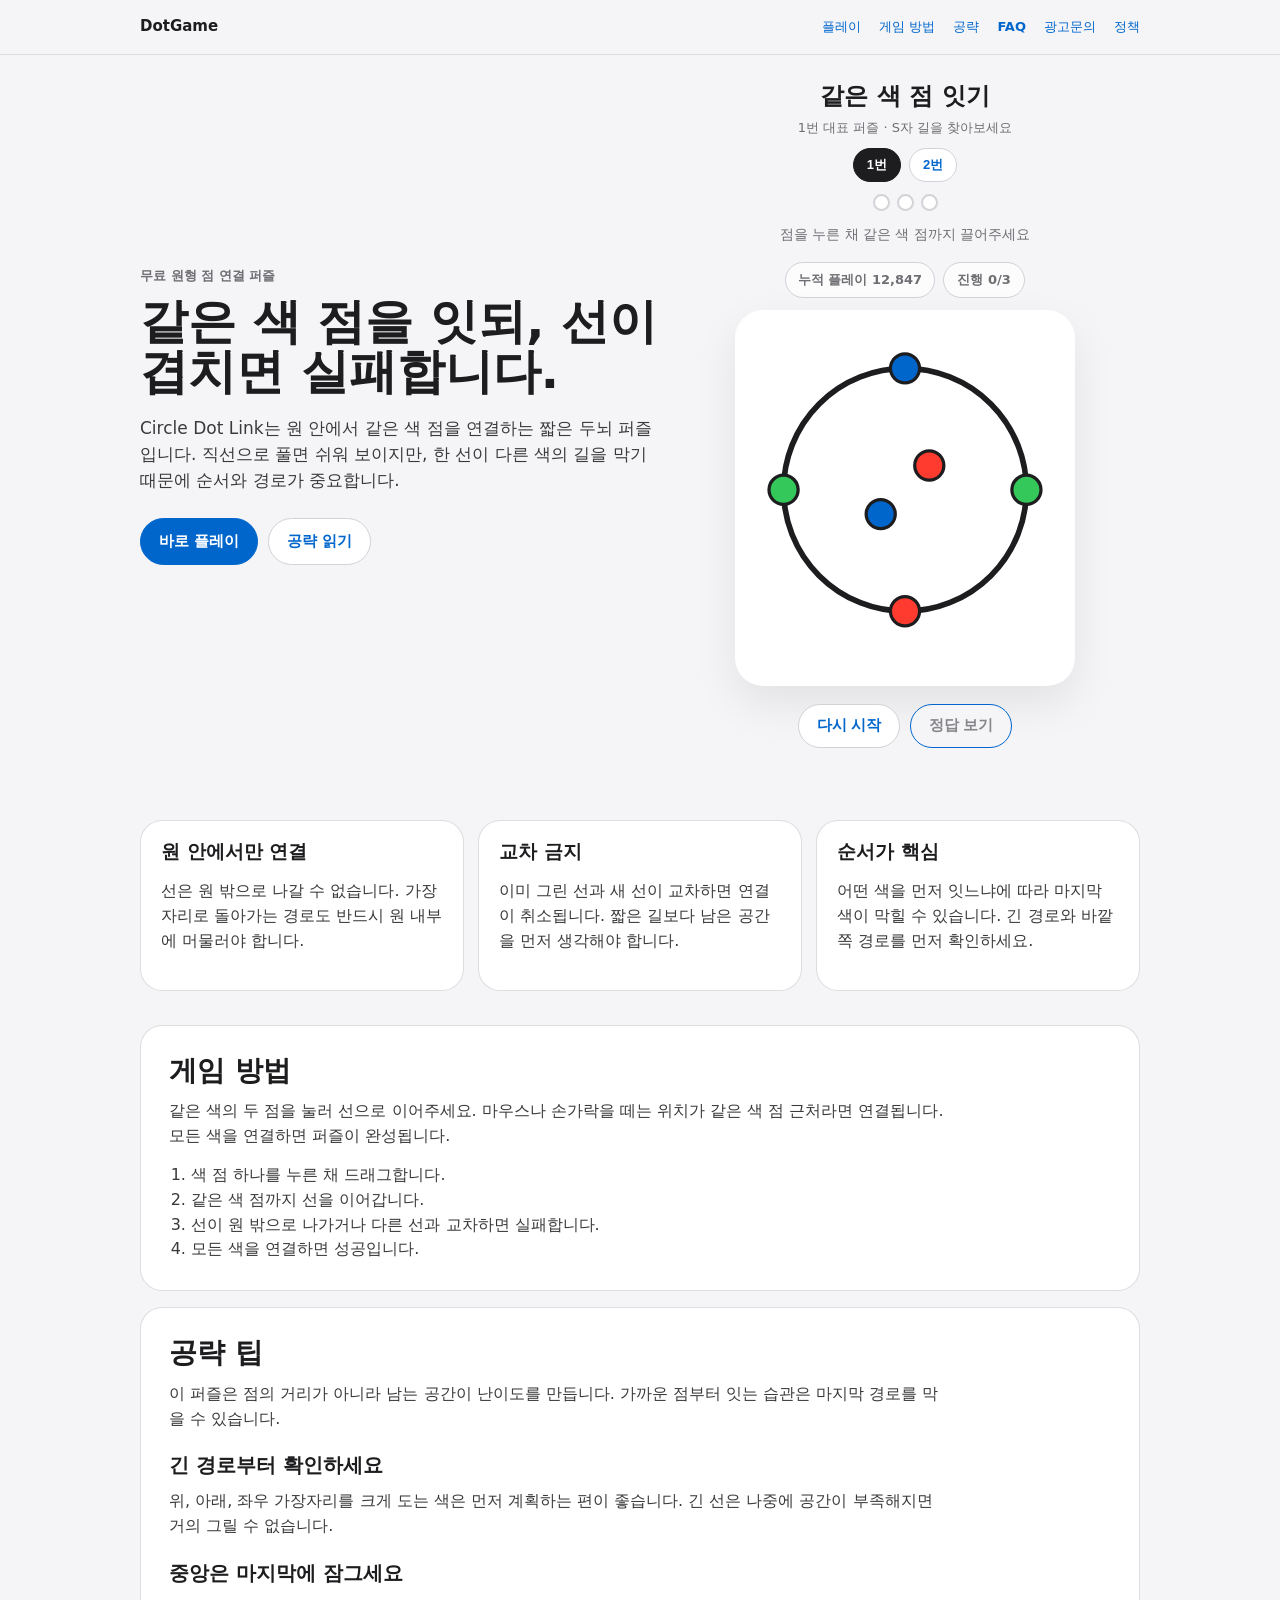
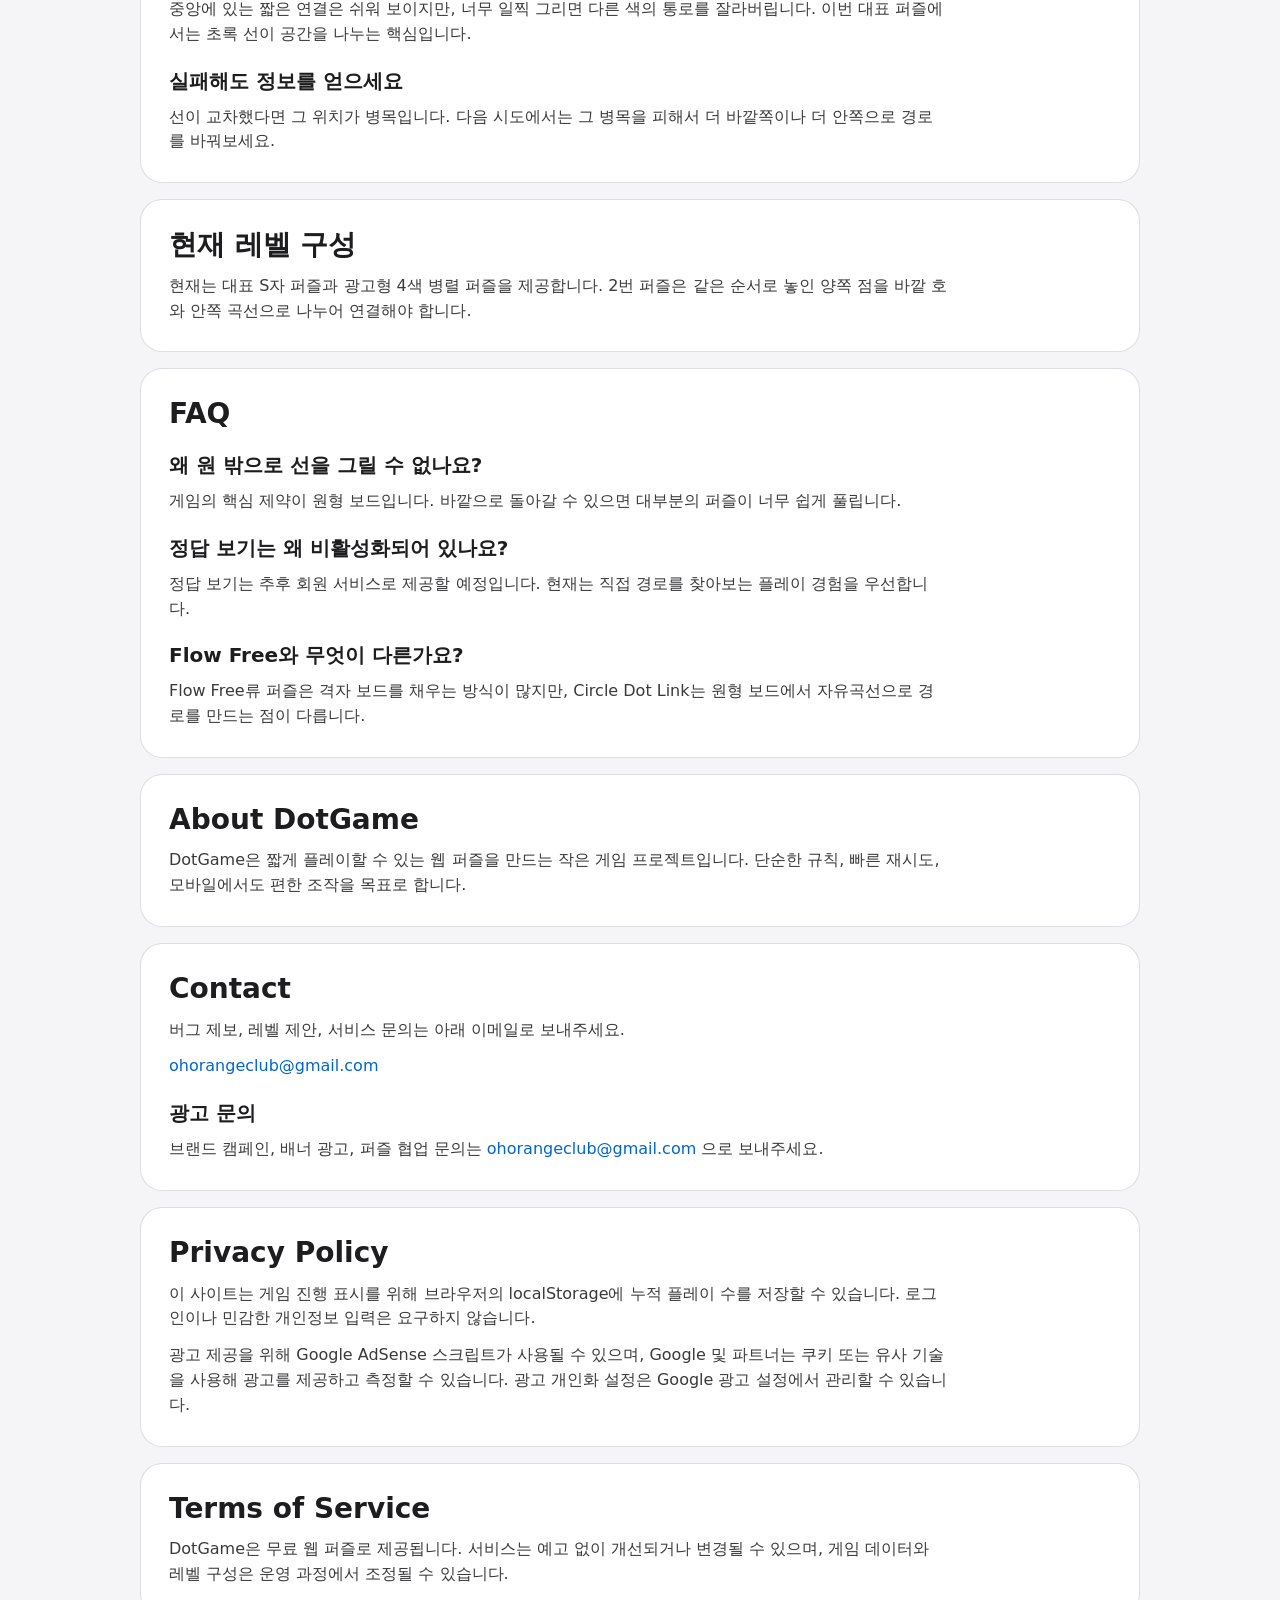
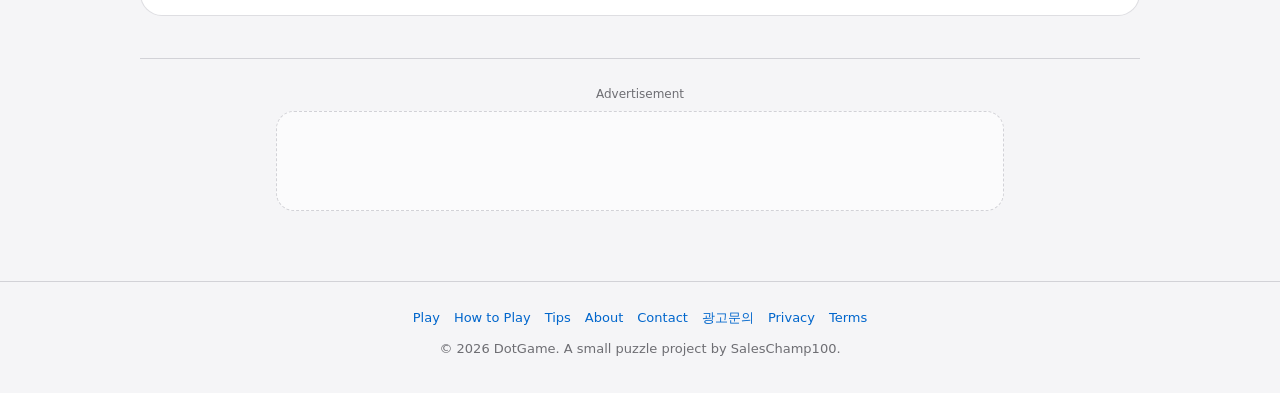
==== index.html @ 625caa94 "Add second circle dot puzzle" ====
<!DOCTYPE html>
<html lang="ko">
<head>
<meta charset="UTF-8">
<meta name="viewport" content="width=device-width, initial-scale=1.0">
<title>Circle Dot Link - 같은 색 점 잇기 원형 퍼즐 | DotGame</title>
<meta name="description" content="원형 보드 안에서 같은 색 점을 연결하는 무료 웹 퍼즐 게임입니다. 선은 원 밖으로 나가거나 서로 교차할 수 없습니다. 규칙, 공략 팁, 자주 하는 실수까지 함께 확인하세요.">
<link rel="canonical" href="https://dotgame.saleschamp100.com/">
<meta property="og:title" content="Circle Dot Link - 같은 색 점 잇기 원형 퍼즐">
<meta property="og:description" content="쉬워 보이지만 선 하나가 길을 막는 원형 점 연결 퍼즐. 원 안에서 같은 색 점을 겹치지 않게 이어보세요.">
<meta property="og:type" content="website">
<meta property="og:url" content="https://dotgame.saleschamp100.com/">
<meta property="og:site_name" content="DotGame">
<script type="application/ld+json">
{
  "@context": "https://schema.org",
  "@type": "WebApplication",
  "name": "Circle Dot Link",
  "applicationCategory": "GameApplication",
  "operatingSystem": "Web",
  "url": "https://dotgame.saleschamp100.com/",
  "description": "원형 보드 안에서 같은 색 점을 연결하는 무료 웹 퍼즐 게임입니다. 선은 원 밖으로 나가거나 서로 교차할 수 없습니다.",
  "inLanguage": "ko"
}
</script>
<script async src="https://pagead2.googlesyndication.com/pagead/js/adsbygoogle.js?client=ca-pub-5327283680474427" crossorigin="anonymous"></script>
<style>
  :root {
    --blue: #0066cc;
    --blue-strong: #0071e3;
    --ink: #1d1d1f;
    --muted: #6e6e73;
    --canvas: #f5f5f7;
    --surface: #ffffff;
    --hairline: #d2d2d7;
    --success: #248a3d;
    --error: #d70015;
  }

  * { box-sizing: border-box; }

  html { scroll-behavior: smooth; }

  body {
    margin: 0;
    background: var(--canvas);
    color: var(--ink);
    font-family: -apple-system, BlinkMacSystemFont, "SF Pro Text", "Apple SD Gothic Neo", system-ui, sans-serif;
    line-height: 1.55;
  }

  a { color: var(--blue); text-decoration: none; }
  a:hover { text-decoration: underline; }

  .site-header {
    position: sticky;
    top: 0;
    z-index: 20;
    border-bottom: 1px solid rgba(210, 210, 215, 0.72);
    background: rgba(245, 245, 247, 0.86);
    backdrop-filter: blur(16px);
  }

  .nav {
    width: min(100%, 1040px);
    height: 54px;
    margin: 0 auto;
    padding: 0 20px;
    display: flex;
    align-items: center;
    justify-content: space-between;
    gap: 20px;
  }

  .brand {
    color: var(--ink);
    font-size: 15px;
    font-weight: 700;
    letter-spacing: 0;
  }

  .nav-links {
    display: flex;
    gap: 18px;
    align-items: center;
    font-size: 13px;
    font-weight: 550;
    white-space: nowrap;
  }

  .hero {
    width: min(100%, 1040px);
    margin: 0 auto;
    padding: 28px 20px 24px;
    display: grid;
    grid-template-columns: minmax(0, 1fr) 430px;
    gap: 42px;
    align-items: center;
  }

  .eyebrow {
    margin: 0 0 10px;
    color: var(--muted);
    font-size: 13px;
    font-weight: 650;
  }

  h1 {
    max-width: 560px;
    margin: 0;
    color: var(--ink);
    font-size: clamp(32px, 4vw, 48px);
    font-weight: 720;
    line-height: 1.05;
    letter-spacing: 0;
  }

  .lead {
    max-width: 560px;
    margin: 18px 0 0;
    color: #3a3a3c;
    font-size: 17px;
  }

  .hero-actions {
    display: flex;
    flex-wrap: wrap;
    gap: 10px;
    margin-top: 24px;
  }

  .button-link,
  button {
    min-height: 44px;
    padding: 11px 18px;
    border-radius: 999px;
    border: 1px solid var(--hairline);
    background: var(--surface);
    color: var(--blue);
    font-size: 15px;
    font-weight: 600;
    cursor: pointer;
    transition: background 0.15s, color 0.15s, transform 0.15s;
  }

  .button-link {
    display: inline-flex;
    align-items: center;
    text-decoration: none;
  }

  .button-link.primary,
  button.primary {
    background: var(--blue);
    border-color: var(--blue);
    color: #fff;
  }

  .button-link:hover,
  button:hover:not(:disabled) {
    background: #fbfbfd;
    text-decoration: none;
  }

  .button-link.primary:hover,
  button.primary:hover:not(:disabled) {
    background: var(--blue-strong);
  }

  button:active:not(:disabled) { transform: scale(0.98); }

  button:disabled {
    color: #86868b;
    background: #f5f5f7;
    cursor: default;
    transform: none;
  }

  .game-shell {
    width: min(100%, 390px);
    display: flex;
    flex-direction: column;
    align-items: center;
  }

  .game-title {
    margin: 0;
    color: var(--ink);
    font-size: 24px;
    font-weight: 700;
    line-height: 1.12;
    text-align: center;
  }

  .level-label {
    margin: 8px 0;
    color: var(--muted);
    font-size: 13px;
    font-weight: 500;
    text-align: center;
  }

  .progress {
    min-height: 22px;
    display: flex;
    gap: 7px;
    justify-content: center;
    margin-bottom: 8px;
  }

  .level-tabs {
    display: flex;
    gap: 8px;
    justify-content: center;
    margin: 2px 0 12px;
  }

  .level-tabs button {
    min-height: 34px;
    padding: 7px 13px;
    font-size: 13px;
  }

  .level-tabs button.active {
    background: var(--ink);
    border-color: var(--ink);
    color: #fff;
  }

  .pill {
    width: 17px;
    height: 17px;
    border-radius: 50%;
    border: 2px solid var(--hairline);
    background: var(--surface);
    transition: transform 0.18s, border-color 0.18s, background 0.18s;
  }

  .pill.done {
    border-color: var(--ink);
    transform: scale(1.05);
  }

  .status {
    min-height: 24px;
    margin: 0 0 14px;
    color: var(--muted);
    font-size: 14px;
    font-weight: 500;
    text-align: center;
    transition: color 0.2s;
  }

  .status.err { color: var(--error); font-weight: 650; }
  .status.win { color: var(--success); font-weight: 700; }

  .stats {
    display: flex;
    gap: 8px;
    justify-content: center;
    margin-bottom: 12px;
  }

  .stat {
    min-width: 82px;
    padding: 7px 12px;
    border-radius: 999px;
    border: 1px solid var(--hairline);
    background: rgba(255, 255, 255, 0.72);
    color: var(--muted);
    font-size: 13px;
    font-weight: 600;
    text-align: center;
  }

  .board {
    width: min(100%, 340px);
    height: auto;
    background: var(--surface);
    border-radius: 28px;
    box-shadow: 0 18px 44px rgba(0, 0, 0, 0.08);
    touch-action: none;
    user-select: none;
    -webkit-user-select: none;
  }

  .controls {
    display: flex;
    gap: 10px;
    justify-content: center;
    margin-top: 18px;
  }

  .tooltip-wrap {
    position: relative;
    display: inline-flex;
  }

  .tooltip-wrap::after {
    content: attr(data-tip);
    position: absolute;
    left: 50%;
    bottom: calc(100% + 10px);
    transform: translateX(-50%) translateY(4px);
    width: max-content;
    max-width: 230px;
    padding: 8px 10px;
    border-radius: 10px;
    background: rgba(29, 29, 31, 0.92);
    color: #fff;
    font-size: 12px;
    font-weight: 500;
    line-height: 1.35;
    text-align: center;
    opacity: 0;
    pointer-events: none;
    transition: opacity 0.15s, transform 0.15s;
    z-index: 10;
  }

  .tooltip-wrap:hover::after,
  .tooltip-wrap:focus-within::after {
    opacity: 1;
    transform: translateX(-50%) translateY(0);
  }

  .content {
    width: min(100%, 1040px);
    margin: 0 auto;
    padding: 26px 20px 70px;
  }

  .content-grid {
    display: grid;
    grid-template-columns: repeat(3, minmax(0, 1fr));
    gap: 14px;
    margin: 22px 0 34px;
  }

  .card,
  .content-section {
    background: var(--surface);
    border: 1px solid rgba(210, 210, 215, 0.72);
    border-radius: 22px;
  }

  .card {
    padding: 20px;
  }

  .card h3,
  .content-section h2,
  .content-section h3 {
    margin: 0;
    color: var(--ink);
    line-height: 1.2;
    letter-spacing: 0;
  }

  .card p,
  .content-section p,
  .content-section li {
    color: #3a3a3c;
  }

  .content-section {
    padding: 28px;
    margin-top: 16px;
  }

  .content-section h2 {
    font-size: 28px;
  }

  .content-section h3 {
    margin-top: 22px;
    font-size: 20px;
  }

  .content-section p {
    max-width: 780px;
    margin: 12px 0 0;
  }

  .content-section ul,
  .content-section ol {
    max-width: 780px;
    margin: 14px 0 0;
    padding-left: 22px;
  }

  .ad-area {
    margin-top: 42px;
    padding-top: 26px;
    border-top: 1px solid var(--hairline);
    clear: both;
  }

  .ad-label {
    margin: 0 0 8px;
    color: var(--muted);
    font-size: 12px;
    text-align: center;
  }

  .ad-slot {
    width: min(100%, 728px);
    min-height: 100px;
    margin: 0 auto;
    display: flex;
    align-items: center;
    justify-content: center;
    overflow: hidden;
    position: relative;
    border: 1px dashed var(--hairline);
    border-radius: 18px;
    background: rgba(255, 255, 255, 0.58);
  }

  .ad-slot .adsbygoogle {
    display: block;
    width: 728px;
    max-width: 100%;
    min-height: 90px;
  }

  .site-footer {
    border-top: 1px solid var(--hairline);
    padding: 26px 20px 34px;
    color: var(--muted);
    text-align: center;
    font-size: 13px;
  }

  .footer-links {
    display: flex;
    flex-wrap: wrap;
    justify-content: center;
    gap: 14px;
    margin-bottom: 10px;
  }

  @media (max-width: 860px) {
    .hero {
      grid-template-columns: 1fr;
      padding-top: 26px;
    }

    .game-shell {
      margin: 0 auto;
    }

    .content-grid {
      grid-template-columns: 1fr;
    }
  }

  @media (max-width: 520px) {
    .nav {
      height: auto;
      padding: 14px;
      align-items: flex-start;
      flex-direction: column;
      gap: 8px;
    }

    .nav-links {
      width: 100%;
      overflow-x: auto;
      padding-bottom: 2px;
    }

    .hero,
    .content {
      padding-left: 14px;
      padding-right: 14px;
    }

    .controls {
      width: 100%;
    }

    .controls button,
    .tooltip-wrap {
      flex: 1;
    }

    .tooltip-wrap button {
      width: 100%;
    }

    .content-section {
      padding: 22px;
      border-radius: 18px;
    }

    .ad-area {
      margin-top: 30px;
      padding-top: 22px;
    }

    .ad-slot {
      width: 320px;
      max-width: 100%;
      min-height: 100px;
    }

    .ad-slot .adsbygoogle {
      width: 320px;
      max-width: 100%;
      min-height: 100px;
    }
  }
</style>
</head>
<body>
  <header class="site-header">
    <nav class="nav" aria-label="주요 메뉴">
      <a class="brand" href="/">DotGame</a>
      <div class="nav-links">
        <a href="#play">플레이</a>
        <a href="#how-to-play">게임 방법</a>
        <a href="#tips">공략</a>
        <a href="#faq">FAQ</a>
        <a href="#ad-inquiry">광고문의</a>
        <a href="#privacy">정책</a>
      </div>
    </nav>
  </header>

  <main>
    <section class="hero" id="play">
      <div>
        <p class="eyebrow">무료 원형 점 연결 퍼즐</p>
        <h1>같은 색 점을 잇되, 선이 겹치면 실패합니다.</h1>
        <p class="lead">Circle Dot Link는 원 안에서 같은 색 점을 연결하는 짧은 두뇌 퍼즐입니다. 직선으로 풀면 쉬워 보이지만, 한 선이 다른 색의 길을 막기 때문에 순서와 경로가 중요합니다.</p>
        <div class="hero-actions">
          <a class="button-link primary" href="#play">바로 플레이</a>
          <a class="button-link" href="#tips">공략 읽기</a>
        </div>
      </div>

      <div class="game-shell" aria-label="Circle Dot Link 플레이 영역">
        <h2 class="game-title">같은 색 점 잇기</h2>
        <p class="level-label" id="levelLabel">대표 퍼즐 · S자 길을 찾아보세요</p>
        <div class="level-tabs" aria-label="레벨 선택">
          <button type="button" id="level1Btn" class="active" onclick="selectLevel(0)">1번</button>
          <button type="button" id="level2Btn" onclick="selectLevel(1)">2번</button>
        </div>
        <div class="progress" id="progress"></div>
        <div class="status" id="status">점을 누른 채 같은 색 점까지 끌어주세요</div>
        <div class="stats">
          <div class="stat" id="playCounter">누적 플레이 12,847</div>
          <div class="stat" id="moveCounter">진행 0/3</div>
        </div>

        <svg class="board" id="board" viewBox="0 0 420 460" width="380" height="420" aria-label="같은 색 점 잇기 게임판">
          <circle id="boundary" cx="210" cy="220" r="150" fill="none" stroke="#1d1d1f" stroke-width="7"/>
          <g id="paths"></g>
          <path id="cur" fill="none" stroke="#888" stroke-width="5" stroke-linecap="round" stroke-linejoin="round"/>
          <g id="dots"></g>
        </svg>

        <div class="controls">
          <button type="button" onclick="reset()">다시 시작</button>
          <span class="tooltip-wrap" data-tip="추후 회원 서비스로 제공합니다.">
            <button class="primary" type="button" disabled>정답 보기</button>
          </span>
        </div>
      </div>
    </section>

    <section class="content" aria-label="게임 설명과 공략">
      <div class="content-grid">
        <article class="card">
          <h3>원 안에서만 연결</h3>
          <p>선은 원 밖으로 나갈 수 없습니다. 가장자리로 돌아가는 경로도 반드시 원 내부에 머물러야 합니다.</p>
        </article>
        <article class="card">
          <h3>교차 금지</h3>
          <p>이미 그린 선과 새 선이 교차하면 연결이 취소됩니다. 짧은 길보다 남은 공간을 먼저 생각해야 합니다.</p>
        </article>
        <article class="card">
          <h3>순서가 핵심</h3>
          <p>어떤 색을 먼저 잇느냐에 따라 마지막 색이 막힐 수 있습니다. 긴 경로와 바깥쪽 경로를 먼저 확인하세요.</p>
        </article>
      </div>

      <section class="content-section" id="how-to-play">
        <h2>게임 방법</h2>
        <p>같은 색의 두 점을 눌러 선으로 이어주세요. 마우스나 손가락을 떼는 위치가 같은 색 점 근처라면 연결됩니다. 모든 색을 연결하면 퍼즐이 완성됩니다.</p>
        <ol>
          <li>색 점 하나를 누른 채 드래그합니다.</li>
          <li>같은 색 점까지 선을 이어갑니다.</li>
          <li>선이 원 밖으로 나가거나 다른 선과 교차하면 실패합니다.</li>
          <li>모든 색을 연결하면 성공입니다.</li>
        </ol>
      </section>

      <section class="content-section" id="tips">
        <h2>공략 팁</h2>
        <p>이 퍼즐은 점의 거리가 아니라 남는 공간이 난이도를 만듭니다. 가까운 점부터 잇는 습관은 마지막 경로를 막을 수 있습니다.</p>
        <h3>긴 경로부터 확인하세요</h3>
        <p>위, 아래, 좌우 가장자리를 크게 도는 색은 먼저 계획하는 편이 좋습니다. 긴 선은 나중에 공간이 부족해지면 거의 그릴 수 없습니다.</p>
        <h3>중앙은 마지막에 잠그세요</h3>
        <p>중앙에 있는 짧은 연결은 쉬워 보이지만, 너무 일찍 그리면 다른 색의 통로를 잘라버립니다. 이번 대표 퍼즐에서는 초록 선이 공간을 나누는 핵심입니다.</p>
        <h3>실패해도 정보를 얻으세요</h3>
        <p>선이 교차했다면 그 위치가 병목입니다. 다음 시도에서는 그 병목을 피해서 더 바깥쪽이나 더 안쪽으로 경로를 바꿔보세요.</p>
      </section>

      <section class="content-section" id="level-guide">
        <h2>현재 레벨 구성</h2>
        <p>현재는 대표 S자 퍼즐과 광고형 4색 병렬 퍼즐을 제공합니다. 2번 퍼즐은 같은 순서로 놓인 양쪽 점을 바깥 호와 안쪽 곡선으로 나누어 연결해야 합니다.</p>
      </section>

      <section class="content-section" id="faq">
        <h2>FAQ</h2>
        <h3>왜 원 밖으로 선을 그릴 수 없나요?</h3>
        <p>게임의 핵심 제약이 원형 보드입니다. 바깥으로 돌아갈 수 있으면 대부분의 퍼즐이 너무 쉽게 풀립니다.</p>
        <h3>정답 보기는 왜 비활성화되어 있나요?</h3>
        <p>정답 보기는 추후 회원 서비스로 제공할 예정입니다. 현재는 직접 경로를 찾아보는 플레이 경험을 우선합니다.</p>
        <h3>Flow Free와 무엇이 다른가요?</h3>
        <p>Flow Free류 퍼즐은 격자 보드를 채우는 방식이 많지만, Circle Dot Link는 원형 보드에서 자유곡선으로 경로를 만드는 점이 다릅니다.</p>
      </section>

      <section class="content-section" id="about">
        <h2>About DotGame</h2>
        <p>DotGame은 짧게 플레이할 수 있는 웹 퍼즐을 만드는 작은 게임 프로젝트입니다. 단순한 규칙, 빠른 재시도, 모바일에서도 편한 조작을 목표로 합니다.</p>
      </section>

      <section class="content-section" id="contact">
        <h2>Contact</h2>
        <p>버그 제보, 레벨 제안, 서비스 문의는 아래 이메일로 보내주세요.</p>
        <p><a href="mailto:ohorangeclub@gmail.com">ohorangeclub@gmail.com</a></p>
        <h3 id="ad-inquiry">광고 문의</h3>
        <p>브랜드 캠페인, 배너 광고, 퍼즐 협업 문의는 <a href="mailto:ohorangeclub@gmail.com">ohorangeclub@gmail.com</a> 으로 보내주세요.</p>
      </section>

      <section class="content-section" id="privacy">
        <h2>Privacy Policy</h2>
        <p>이 사이트는 게임 진행 표시를 위해 브라우저의 localStorage에 누적 플레이 수를 저장할 수 있습니다. 로그인이나 민감한 개인정보 입력은 요구하지 않습니다.</p>
        <p>광고 제공을 위해 Google AdSense 스크립트가 사용될 수 있으며, Google 및 파트너는 쿠키 또는 유사 기술을 사용해 광고를 제공하고 측정할 수 있습니다. 광고 개인화 설정은 Google 광고 설정에서 관리할 수 있습니다.</p>
      </section>

      <section class="content-section" id="terms">
        <h2>Terms of Service</h2>
        <p>DotGame은 무료 웹 퍼즐로 제공됩니다. 서비스는 예고 없이 개선되거나 변경될 수 있으며, 게임 데이터와 레벨 구성은 운영 과정에서 조정될 수 있습니다.</p>
      </section>

      <section class="ad-area" aria-label="하단 광고">
        <p class="ad-label">Advertisement</p>
        <div class="ad-slot">
          <ins class="adsbygoogle"
            style="display:block"
            data-ad-client="ca-pub-5327283680474427"
            data-ad-slot="3864050978"
            data-ad-format="horizontal"
            data-full-width-responsive="false"></ins>
        </div>
      </section>
    </section>
  </main>

  <footer class="site-footer">
    <div class="footer-links">
      <a href="#play">Play</a>
      <a href="#how-to-play">How to Play</a>
      <a href="#tips">Tips</a>
      <a href="#about">About</a>
      <a href="#contact">Contact</a>
      <a href="#ad-inquiry">광고문의</a>
      <a href="#privacy">Privacy</a>
      <a href="#terms">Terms</a>
    </div>
    <div>© 2026 DotGame. A small puzzle project by SalesChamp100.</div>
  </footer>

<script>
const BOARD = { cx: 210, cy: 220, r: 150 };
const COLORS = {
  B: '#0066cc',
  R: '#ff3b30',
  G: '#34c759',
  Y: '#ffd60a',
  K: '#1d1d1f'
};

const levels = [
  {
    name: '1번 대표 퍼즐',
    hint: 'S자 길을 찾아보세요',
    dots: [
      { id: 'B1', x: 210, y: 70,  tag: 'B' },
      { id: 'Gr', x: 360, y: 220, tag: 'G' },
      { id: 'R1', x: 210, y: 370, tag: 'R' },
      { id: 'Gl', x: 60,  y: 220, tag: 'G' },
      { id: 'R2', x: 240, y: 190, tag: 'R' },
      { id: 'B2', x: 180, y: 250, tag: 'B' }
    ],
    solution: [
      { tag: 'G', dotIds: ['Gl', 'Gr'] },
      { tag: 'B', dotIds: ['B1', 'B2'] },
      { tag: 'R', dotIds: ['R1', 'R2'] }
    ]
  },
  {
    name: '2번 병렬 4색 퍼즐',
    hint: '가까운 직선 대신 큰 호를 나눠 쓰세요',
    dots: [
      { id: 'B1', x: 78,  y: 220, tag: 'B' },
      { id: 'Y1', x: 118, y: 220, tag: 'Y' },
      { id: 'R1', x: 158, y: 220, tag: 'R' },
      { id: 'K1', x: 198, y: 220, tag: 'K' },
      { id: 'B2', x: 232, y: 220, tag: 'B' },
      { id: 'Y2', x: 272, y: 220, tag: 'Y' },
      { id: 'R2', x: 312, y: 220, tag: 'R' },
      { id: 'K2', x: 342, y: 220, tag: 'K' }
    ],
    solution: [
      { tag: 'K', dotIds: ['K1', 'K2'] },
      { tag: 'B', dotIds: ['B1', 'B2'] },
      { tag: 'Y', dotIds: ['Y1', 'Y2'] },
      { tag: 'R', dotIds: ['R1', 'R2'] }
    ]
  }
];

let paths = [];
let active = null;
let levelIndex = 0;
let level = levels[levelIndex];
let playCount = Number(localStorage.getItem('dotgame.playCount') || '12847');
let countedThisRound = false;

const svg = document.getElementById('board');
const dotsG = document.getElementById('dots');
const pathsG = document.getElementById('paths');
const curEl = document.getElementById('cur');
const statusEl = document.getElementById('status');
const progressEl = document.getElementById('progress');
const playCounterEl = document.getElementById('playCounter');
const moveCounterEl = document.getElementById('moveCounter');
const levelLabelEl = document.getElementById('levelLabel');
const levelButtons = [
  document.getElementById('level1Btn'),
  document.getElementById('level2Btn')
];

function pairCount() {
  return level.solution.length;
}

function setStatus(msg, cls = '') {
  statusEl.textContent = msg;
  statusEl.className = 'status ' + cls;
}

function dots() {
  return level.dots.map(d => ({ ...d, color: colorOf(d.tag) }));
}

function render() {
  const currentDots = dots();
  levelLabelEl.textContent = `${level.name} · ${level.hint}`;
  levelButtons.forEach((button, index) => {
    button.classList.toggle('active', index === levelIndex);
    button.setAttribute('aria-pressed', String(index === levelIndex));
  });

  dotsG.innerHTML = '';
  for (const d of currentDots) {
    const used = paths.some(p => p.dotIds.includes(d.id));
    const c = document.createElementNS('http://www.w3.org/2000/svg', 'circle');
    c.setAttribute('cx', d.x);
    c.setAttribute('cy', d.y);
    c.setAttribute('r', 18);
    c.setAttribute('fill', d.color);
    c.setAttribute('stroke', d.tag === 'K' ? '#86868b' : '#1d1d1f');
    c.setAttribute('stroke-width', used ? 4.5 : 4);
    c.setAttribute('opacity', used ? 0.9 : 1);
    dotsG.appendChild(c);
  }

  pathsG.innerHTML = '';
  for (const p of paths) {
    const path = document.createElementNS('http://www.w3.org/2000/svg', 'path');
    path.setAttribute('d', toSvgPath(p.points));
    path.setAttribute('stroke', p.color);
    path.setAttribute('stroke-width', 5.5);
    path.setAttribute('stroke-linecap', 'round');
    path.setAttribute('stroke-linejoin', 'round');
    path.setAttribute('fill', 'none');
    pathsG.appendChild(path);
  }

  progressEl.innerHTML = '';
  for (const item of level.solution) {
    const pill = document.createElement('div');
    const done = paths.some(p => p.tag === item.tag);
    pill.className = 'pill' + (done ? ' done' : '');
    pill.style.background = done ? colorOf(item.tag) : '#fff';
    progressEl.appendChild(pill);
  }

  playCounterEl.textContent = `누적 플레이 ${playCount.toLocaleString('ko-KR')}`;
  moveCounterEl.textContent = `진행 ${paths.length}/${pairCount()}`;
}

function colorOf(tag) {
  return COLORS[tag] || '#1d1d1f';
}

function toSvgPath(pts) {
  if (!pts || pts.length === 0) return '';
  let d = `M ${pts[0].x} ${pts[0].y}`;
  for (let i = 1; i < pts.length; i++) d += ` L ${pts[i].x} ${pts[i].y}`;
  return d;
}

function getSvgPoint(evt) {
  const pt = svg.createSVGPoint();
  pt.x = evt.clientX;
  pt.y = evt.clientY;
  return pt.matrixTransform(svg.getScreenCTM().inverse());
}

function isInsideBoard(p) {
  const dx = p.x - BOARD.cx;
  const dy = p.y - BOARD.cy;
  return dx * dx + dy * dy <= BOARD.r * BOARD.r;
}

function findDotAt(x, y) {
  for (const d of dots()) {
    const dx = d.x - x;
    const dy = d.y - y;
    if (dx * dx + dy * dy < 30 * 30) return d;
  }
  return null;
}

function segIntersect(a, b, c, d) {
  const det = (b.x - a.x) * (d.y - c.y) - (b.y - a.y) * (d.x - c.x);
  if (Math.abs(det) < 1e-9) return false;
  const t = ((c.x - a.x) * (d.y - c.y) - (c.y - a.y) * (d.x - c.x)) / det;
  const u = ((c.x - a.x) * (b.y - a.y) - (c.y - a.y) * (b.x - a.x)) / det;
  return t > 0.001 && t < 0.999 && u > 0.001 && u < 0.999;
}

function pointToSegmentDistance(p, a, b) {
  const dx = b.x - a.x;
  const dy = b.y - a.y;
  const lenSq = dx * dx + dy * dy;
  if (lenSq === 0) return Math.hypot(p.x - a.x, p.y - a.y);
  const t = Math.max(0, Math.min(1, ((p.x - a.x) * dx + (p.y - a.y) * dy) / lenSq));
  const x = a.x + t * dx;
  const y = a.y + t * dy;
  return Math.hypot(p.x - x, p.y - y);
}

function segHitsBlockedDot(seg, allowedIds = []) {
  const allowed = new Set(allowedIds);
  return dots().some(dot => {
    if (allowed.has(dot.id)) return false;
    return pointToSegmentDistance(dot, seg.a, seg.b) < 17;
  });
}

function segCrossesAny(seg) {
  for (const p of paths) {
    for (let i = 0; i < p.points.length - 1; i++) {
      if (segIntersect(seg.a, seg.b, p.points[i], p.points[i + 1])) return true;
    }
  }
  if (active) {
    const pts = active.points;
    for (let i = 0; i < pts.length - 2; i++) {
      if (segIntersect(seg.a, seg.b, pts[i], pts[i + 1])) return true;
    }
  }
  return false;
}

function countPlayOnce() {
  if (countedThisRound) return;
  countedThisRound = true;
  playCount += 1;
  localStorage.setItem('dotgame.playCount', String(playCount));
  render();
}

function startDraw(dot) {
  if (paths.some(p => p.dotIds.includes(dot.id))) return false;
  countPlayOnce();
  active = {
    color: dot.color,
    tag: dot.tag,
    startDot: dot,
    points: [{ x: dot.x, y: dot.y }]
  };
  curEl.setAttribute('stroke', dot.color);
  setStatus('끌어서 같은 색 점까지 잇기...');
  return true;
}

function continueDraw(p) {
  if (!active) return;
  if (!isInsideBoard(p)) {
    setStatus('원 안에서만 선을 이어야 합니다', 'err');
    cancelDraw();
    return;
  }

  const last = active.points[active.points.length - 1];
  const dx = p.x - last.x;
  const dy = p.y - last.y;
  if (dx * dx + dy * dy < 9) return;

  const passableDots = level.dots
    .filter(dot => dot.id === active.startDot.id || dot.tag === active.tag)
    .map(dot => dot.id);
  if (segHitsBlockedDot({ a: last, b: p }, passableDots)) {
    setStatus('다른 점을 지나갈 수 없습니다', 'err');
    cancelDraw();
    return;
  }

  if (segCrossesAny({ a: last, b: p })) {
    setStatus('선이 교차했습니다', 'err');
    cancelDraw();
    return;
  }

  active.points.push({ x: p.x, y: p.y });
  curEl.setAttribute('d', toSvgPath(active.points));
}

function endDraw(p) {
  if (!active) return;
  const dot = findDotAt(p.x, p.y);
  if (dot && dot.id !== active.startDot.id && dot.tag === active.tag &&
      !paths.some(pp => pp.dotIds.includes(dot.id))) {
    const last = active.points[active.points.length - 1];
    if (segCrossesAny({ a: last, b: { x: dot.x, y: dot.y } })) {
      setStatus('마지막 선이 교차합니다', 'err');
      cancelDraw();
      return;
    }

    if (segHitsBlockedDot({ a: last, b: { x: dot.x, y: dot.y } }, [active.startDot.id, dot.id])) {
      setStatus('다른 점을 지나갈 수 없습니다', 'err');
      cancelDraw();
      return;
    }

    active.points.push({ x: dot.x, y: dot.y });
    paths.push({
      color: active.color,
      tag: active.tag,
      points: active.points.slice(),
      dotIds: [active.startDot.id, dot.id]
    });
    active = null;
    curEl.setAttribute('d', '');
    render();

    if (paths.length === pairCount()) {
      setStatus('완성! 모든 색을 이었습니다', 'win');
    } else {
      setStatus(`좋아요. ${paths.length}/${pairCount()} 연결`);
    }
    return;
  }
  cancelDraw();
}

function cancelDraw() {
  active = null;
  curEl.setAttribute('d', '');
  setTimeout(() => {
    if (!active && paths.length < pairCount()) {
      setStatus(`${paths.length}/${pairCount()} 연결. 계속하세요`);
    }
  }, 800);
}

function reset() {
  paths = [];
  active = null;
  countedThisRound = false;
  curEl.setAttribute('d', '');
  setStatus('점을 누른 채 같은 색 점까지 끌어주세요');
  render();
}

function selectLevel(index) {
  if (index === levelIndex || !levels[index]) return;
  levelIndex = index;
  level = levels[levelIndex];
  reset();
}

svg.addEventListener('pointerdown', (e) => {
  e.preventDefault();
  const p = getSvgPoint(e);
  const dot = findDotAt(p.x, p.y);
  if (dot) {
    if (startDraw(dot)) svg.setPointerCapture(e.pointerId);
  }
});

svg.addEventListener('pointermove', (e) => {
  if (!active) return;
  e.preventDefault();
  continueDraw(getSvgPoint(e));
});

svg.addEventListener('pointerup', (e) => {
  if (!active) return;
  e.preventDefault();
  endDraw(getSvgPoint(e));
});

svg.addEventListener('pointercancel', cancelDraw);

render();
try {
  (adsbygoogle = window.adsbygoogle || []).push({});
} catch (err) {
  console.warn('AdSense slot was not loaded.', err);
}
</script>
</body>
</html>
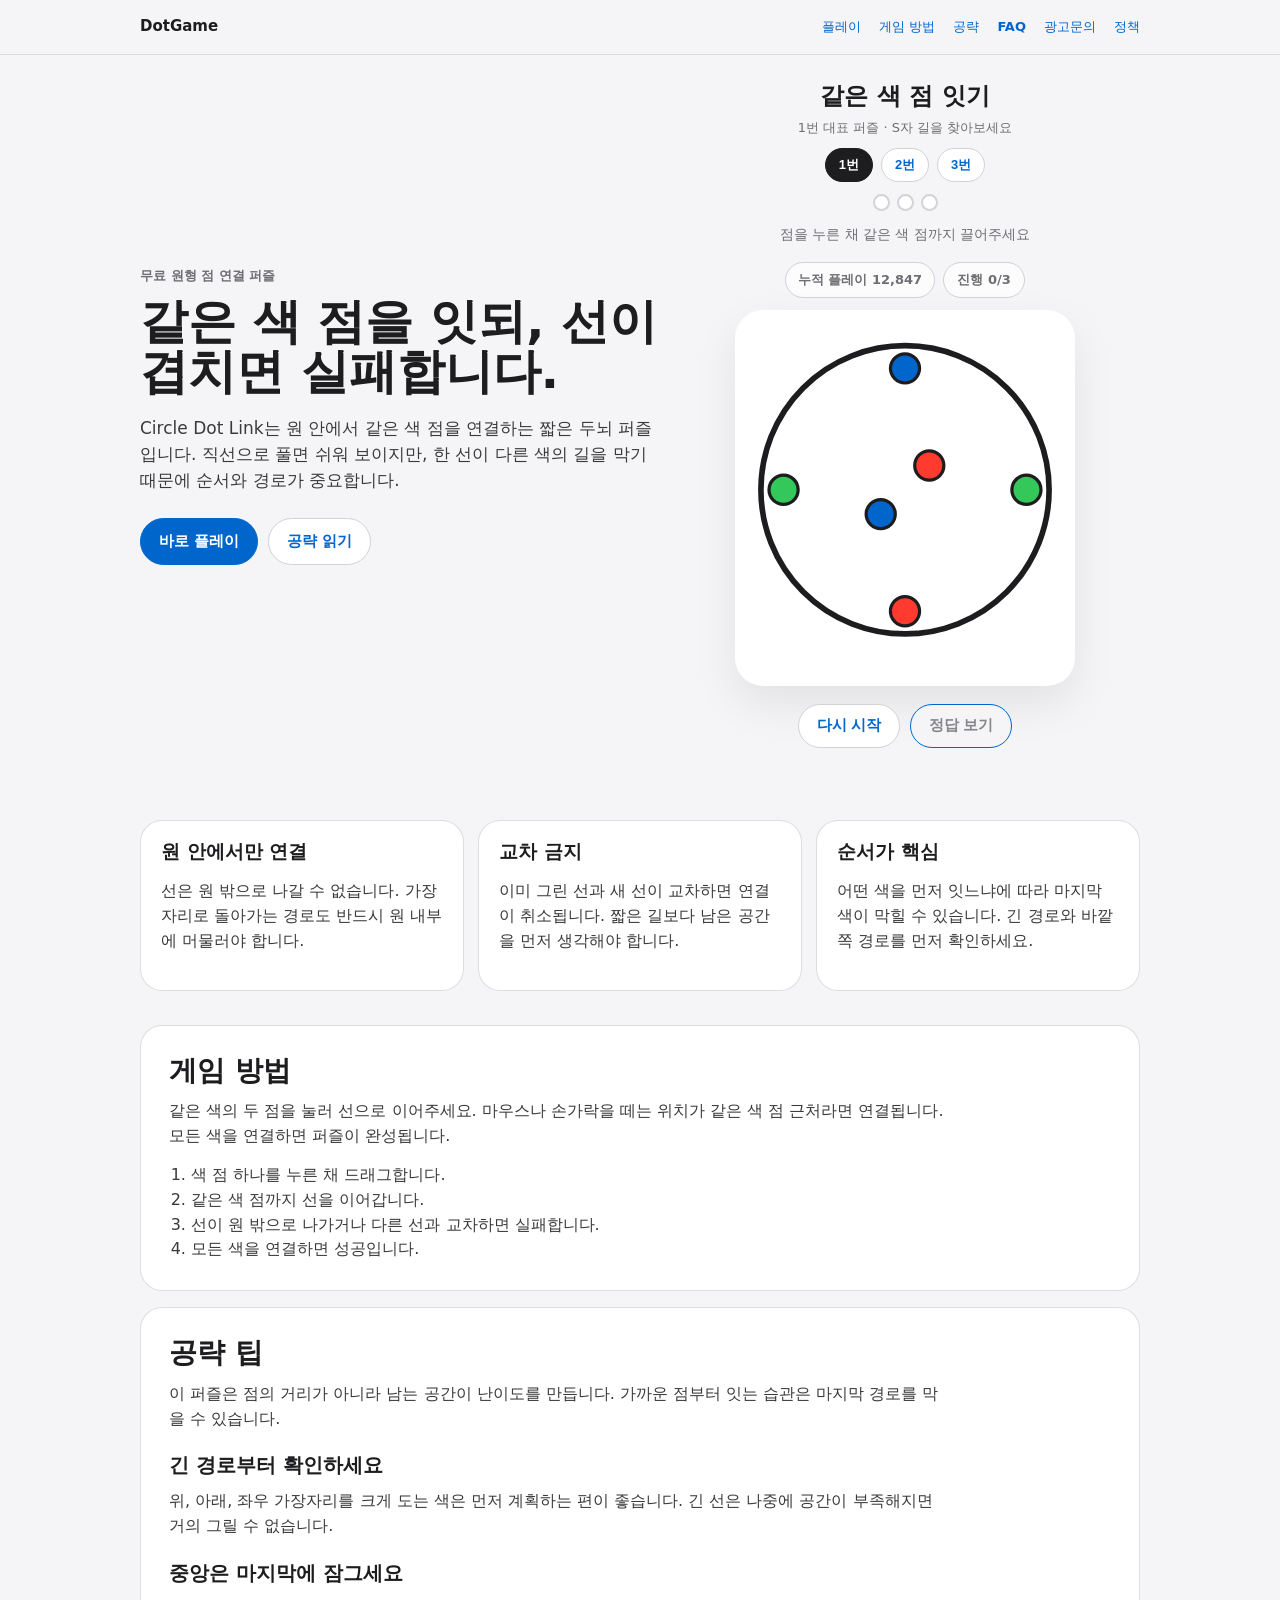
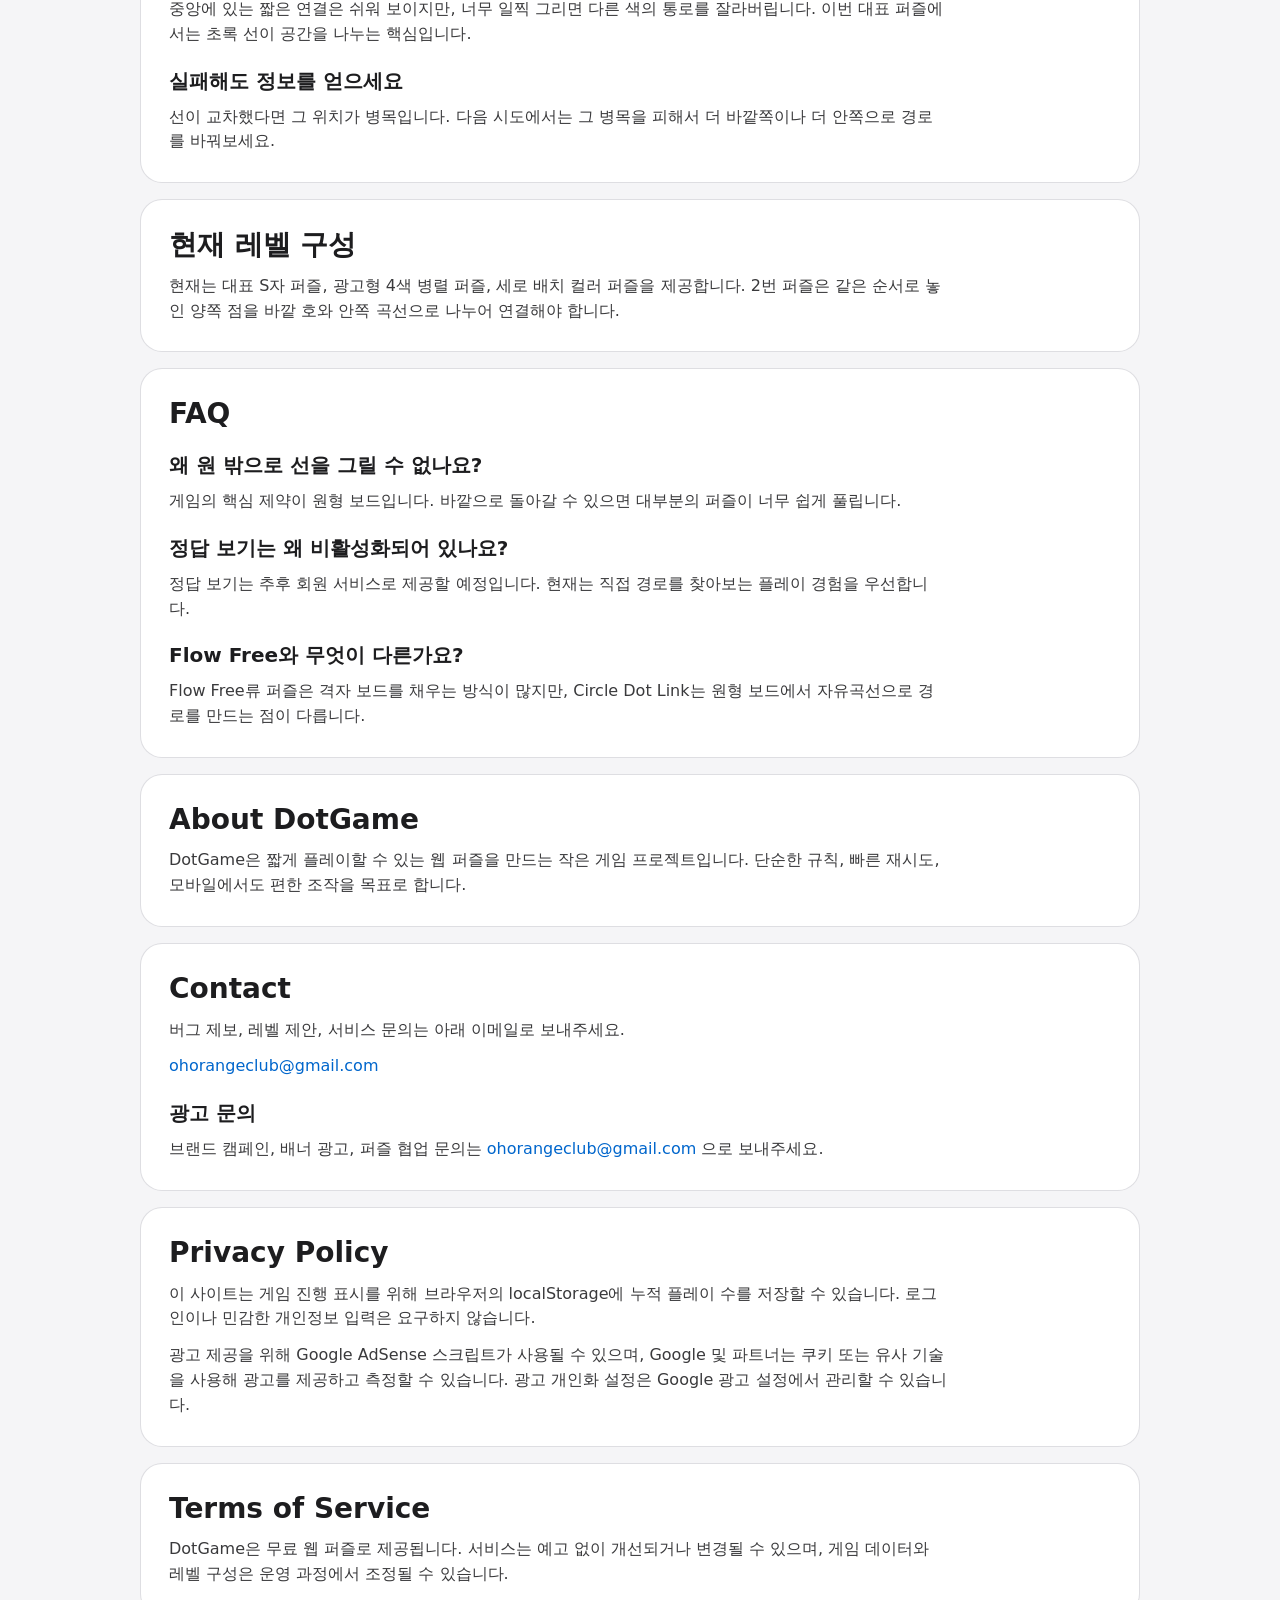
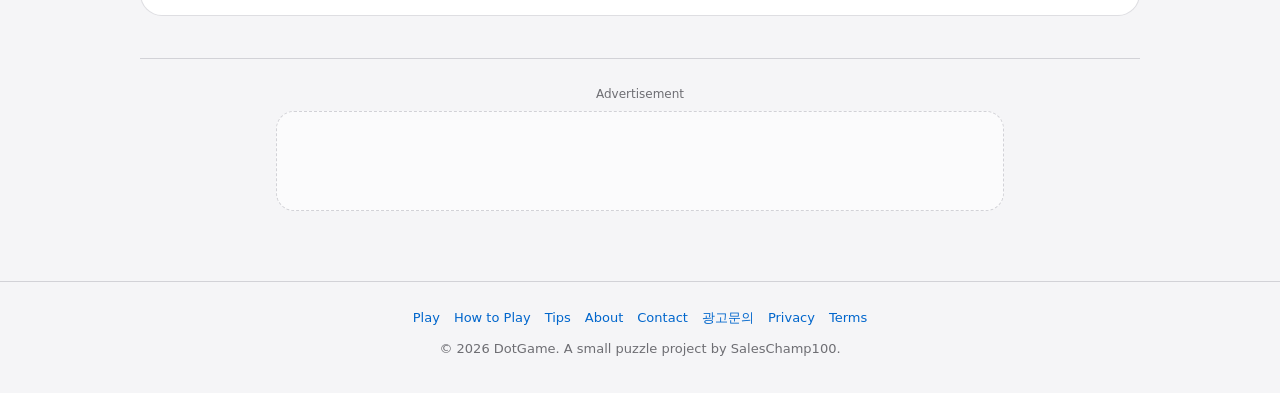
==== commit 8898007d: "Add third puzzle and widen second layout" ====
--- a/index.html
+++ b/index.html
@@ -546,6 +546,7 @@
         <div class="level-tabs" aria-label="레벨 선택">
           <button type="button" id="level1Btn" class="active" onclick="selectLevel(0)">1번</button>
           <button type="button" id="level2Btn" onclick="selectLevel(1)">2번</button>
+          <button type="button" id="level3Btn" onclick="selectLevel(2)">3번</button>
         </div>
         <div class="progress" id="progress"></div>
         <div class="status" id="status">점을 누른 채 같은 색 점까지 끌어주세요</div>
@@ -610,7 +611,7 @@
 
       <section class="content-section" id="level-guide">
         <h2>현재 레벨 구성</h2>
-        <p>현재는 대표 S자 퍼즐과 광고형 4색 병렬 퍼즐을 제공합니다. 2번 퍼즐은 같은 순서로 놓인 양쪽 점을 바깥 호와 안쪽 곡선으로 나누어 연결해야 합니다.</p>
+        <p>현재는 대표 S자 퍼즐, 광고형 4색 병렬 퍼즐, 세로 배치 컬러 퍼즐을 제공합니다. 2번 퍼즐은 같은 순서로 놓인 양쪽 점을 바깥 호와 안쪽 곡선으로 나누어 연결해야 합니다.</p>
       </section>
 
       <section class="content-section" id="faq">
@@ -676,12 +677,13 @@
   </footer>
 
 <script>
-const BOARD = { cx: 210, cy: 220, r: 150 };
+const BOARD = { cx: 210, cy: 220, r: 178 };
 const COLORS = {
   B: '#0066cc',
   R: '#ff3b30',
   G: '#34c759',
   Y: '#ffd60a',
+  P: '#ff2d75',
   K: '#1d1d1f'
 };
 
@@ -707,14 +709,14 @@
     name: '2번 병렬 4색 퍼즐',
     hint: '가까운 직선 대신 큰 호를 나눠 쓰세요',
     dots: [
-      { id: 'B1', x: 78,  y: 220, tag: 'B' },
-      { id: 'Y1', x: 118, y: 220, tag: 'Y' },
-      { id: 'R1', x: 158, y: 220, tag: 'R' },
-      { id: 'K1', x: 198, y: 220, tag: 'K' },
-      { id: 'B2', x: 232, y: 220, tag: 'B' },
-      { id: 'Y2', x: 272, y: 220, tag: 'Y' },
-      { id: 'R2', x: 312, y: 220, tag: 'R' },
-      { id: 'K2', x: 342, y: 220, tag: 'K' }
+      { id: 'B1', x: 55,  y: 220, tag: 'B' },
+      { id: 'Y1', x: 99,  y: 220, tag: 'Y' },
+      { id: 'R1', x: 143, y: 220, tag: 'R' },
+      { id: 'K1', x: 187, y: 220, tag: 'K' },
+      { id: 'B2', x: 233, y: 220, tag: 'B' },
+      { id: 'Y2', x: 277, y: 220, tag: 'Y' },
+      { id: 'R2', x: 321, y: 220, tag: 'R' },
+      { id: 'K2', x: 365, y: 220, tag: 'K' }
     ],
     solution: [
       { tag: 'K', dotIds: ['K1', 'K2'] },
@@ -722,6 +724,26 @@
       { tag: 'Y', dotIds: ['Y1', 'Y2'] },
       { tag: 'R', dotIds: ['R1', 'R2'] }
     ]
+  },
+  {
+    name: '3번 컬러 보드 퍼즐',
+    hint: '세로 길과 바깥 호를 먼저 나누세요',
+    dots: [
+      { id: 'Y1', x: 150, y: 64,  tag: 'Y' },
+      { id: 'P1', x: 270, y: 64,  tag: 'P' },
+      { id: 'B1', x: 52,  y: 188, tag: 'B' },
+      { id: 'G1', x: 94,  y: 292, tag: 'G' },
+      { id: 'Y2', x: 178, y: 294, tag: 'Y' },
+      { id: 'B2', x: 286, y: 292, tag: 'B' },
+      { id: 'G2', x: 346, y: 220, tag: 'G' },
+      { id: 'P2', x: 276, y: 374, tag: 'P' }
+    ],
+    solution: [
+      { tag: 'P', dotIds: ['P1', 'P2'] },
+      { tag: 'B', dotIds: ['B1', 'B2'] },
+      { tag: 'G', dotIds: ['G1', 'G2'] },
+      { tag: 'Y', dotIds: ['Y1', 'Y2'] }
+    ]
   }
 ];
 
@@ -733,6 +755,7 @@
 let countedThisRound = false;
 
 const svg = document.getElementById('board');
+const boundaryEl = document.getElementById('boundary');
 const dotsG = document.getElementById('dots');
 const pathsG = document.getElementById('paths');
 const curEl = document.getElementById('cur');
@@ -743,7 +766,8 @@
 const levelLabelEl = document.getElementById('levelLabel');
 const levelButtons = [
   document.getElementById('level1Btn'),
-  document.getElementById('level2Btn')
+  document.getElementById('level2Btn'),
+  document.getElementById('level3Btn')
 ];
 
 function pairCount() {
@@ -761,6 +785,9 @@
 
 function render() {
   const currentDots = dots();
+  boundaryEl.setAttribute('cx', BOARD.cx);
+  boundaryEl.setAttribute('cy', BOARD.cy);
+  boundaryEl.setAttribute('r', BOARD.r);
   levelLabelEl.textContent = `${level.name} · ${level.hint}`;
   levelButtons.forEach((button, index) => {
     button.classList.toggle('active', index === levelIndex);
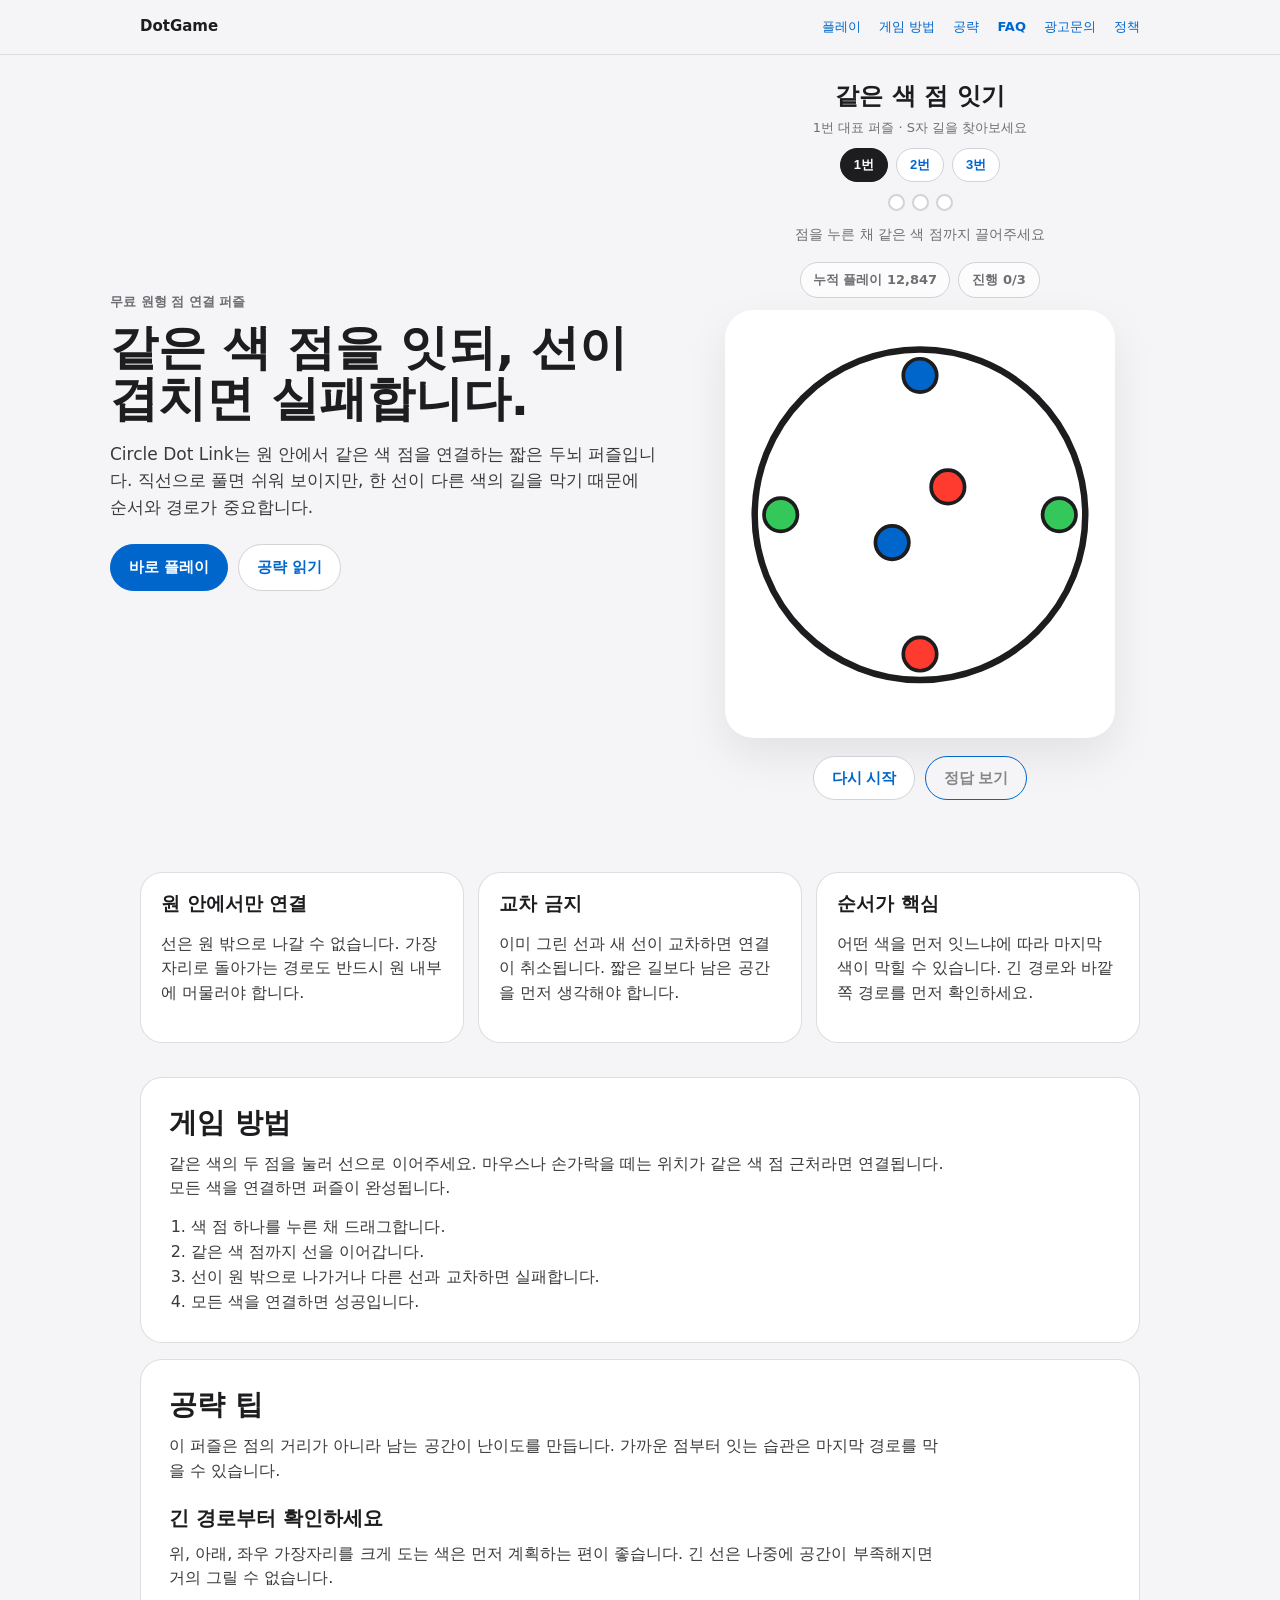
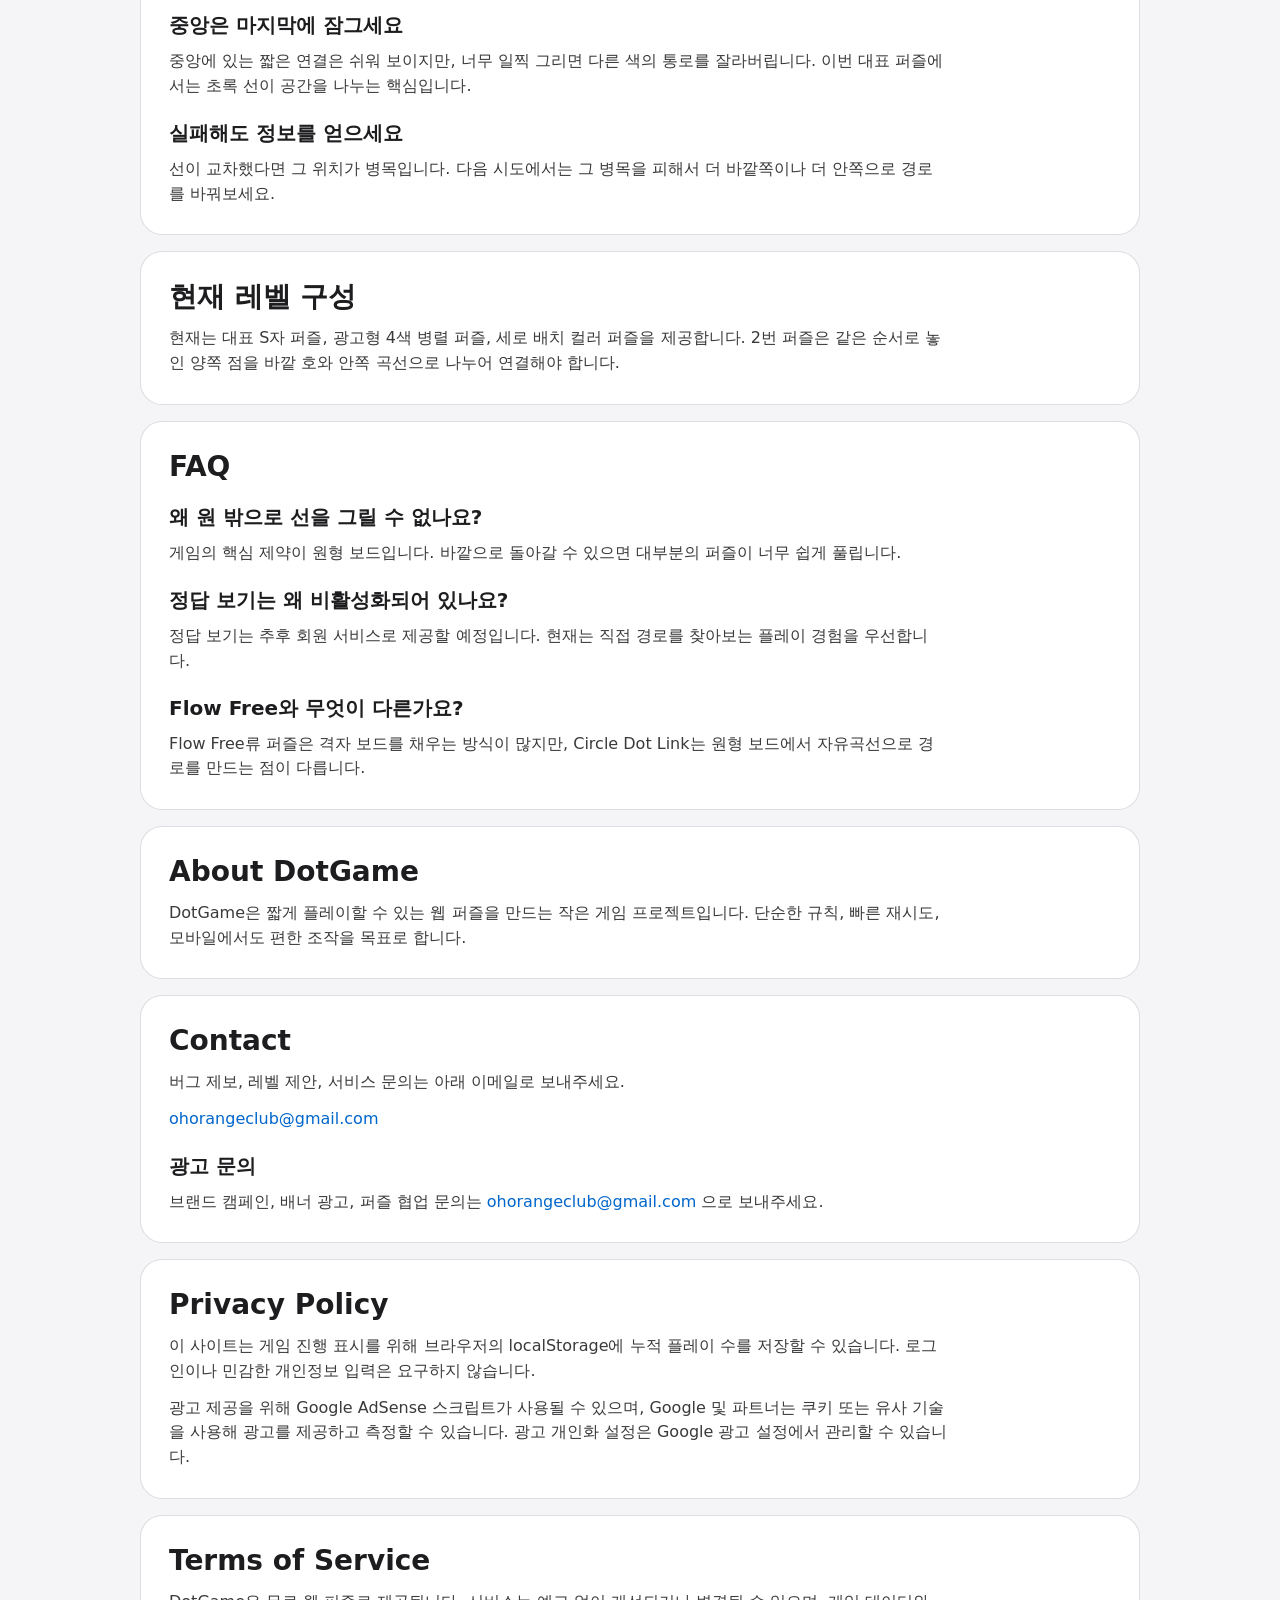
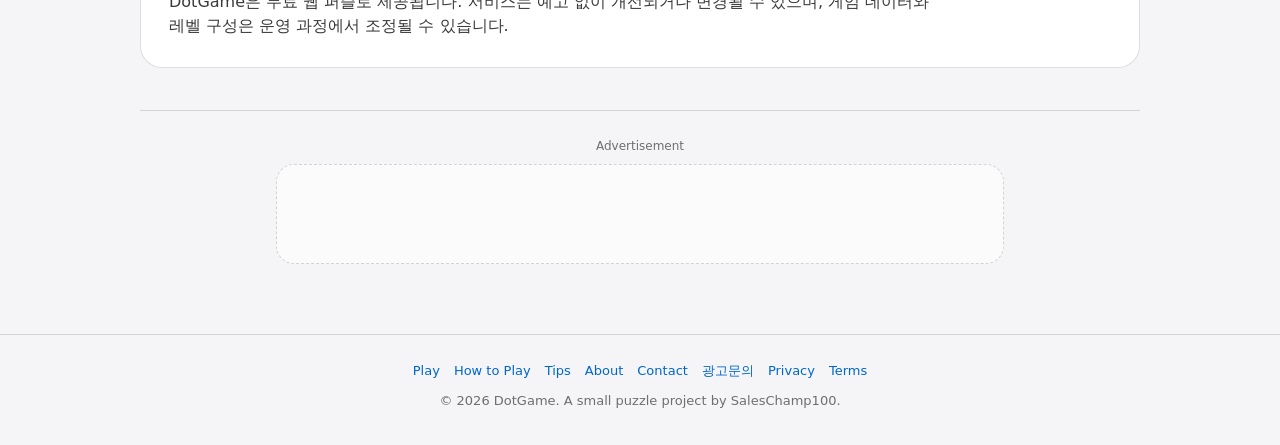
==== commit 3fd337d9: "Refine second and third puzzle spacing" ====
--- a/index.html
+++ b/index.html
@@ -89,11 +89,11 @@
   }
 
   .hero {
-    width: min(100%, 1040px);
+    width: min(100%, 1100px);
     margin: 0 auto;
     padding: 28px 20px 24px;
     display: grid;
-    grid-template-columns: minmax(0, 1fr) 430px;
+    grid-template-columns: minmax(0, 1fr) 470px;
     gap: 42px;
     align-items: center;
   }
@@ -177,7 +177,7 @@
   }
 
   .game-shell {
-    width: min(100%, 390px);
+    width: min(100%, 440px);
     display: flex;
     flex-direction: column;
     align-items: center;
@@ -274,7 +274,7 @@
   }
 
   .board {
-    width: min(100%, 340px);
+    width: min(100%, 390px);
     height: auto;
     background: var(--surface);
     border-radius: 28px;
@@ -555,7 +555,7 @@
           <div class="stat" id="moveCounter">진행 0/3</div>
         </div>
 
-        <svg class="board" id="board" viewBox="0 0 420 460" width="380" height="420" aria-label="같은 색 점 잇기 게임판">
+        <svg class="board" id="board" viewBox="0 0 420 460" width="410" height="450" aria-label="같은 색 점 잇기 게임판">
           <circle id="boundary" cx="210" cy="220" r="150" fill="none" stroke="#1d1d1f" stroke-width="7"/>
           <g id="paths"></g>
           <path id="cur" fill="none" stroke="#888" stroke-width="5" stroke-linecap="round" stroke-linejoin="round"/>
@@ -709,14 +709,14 @@
     name: '2번 병렬 4색 퍼즐',
     hint: '가까운 직선 대신 큰 호를 나눠 쓰세요',
     dots: [
-      { id: 'B1', x: 55,  y: 220, tag: 'B' },
-      { id: 'Y1', x: 99,  y: 220, tag: 'Y' },
-      { id: 'R1', x: 143, y: 220, tag: 'R' },
-      { id: 'K1', x: 187, y: 220, tag: 'K' },
-      { id: 'B2', x: 233, y: 220, tag: 'B' },
-      { id: 'Y2', x: 277, y: 220, tag: 'Y' },
-      { id: 'R2', x: 321, y: 220, tag: 'R' },
-      { id: 'K2', x: 365, y: 220, tag: 'K' }
+      { id: 'B1', x: 48,  y: 220, tag: 'B' },
+      { id: 'Y1', x: 84,  y: 220, tag: 'Y' },
+      { id: 'R1', x: 120, y: 220, tag: 'R' },
+      { id: 'K1', x: 156, y: 220, tag: 'K' },
+      { id: 'B2', x: 264, y: 220, tag: 'B' },
+      { id: 'Y2', x: 300, y: 220, tag: 'Y' },
+      { id: 'R2', x: 336, y: 220, tag: 'R' },
+      { id: 'K2', x: 372, y: 220, tag: 'K' }
     ],
     solution: [
       { tag: 'K', dotIds: ['K1', 'K2'] },
@@ -735,7 +735,7 @@
       { id: 'G1', x: 94,  y: 292, tag: 'G' },
       { id: 'Y2', x: 178, y: 294, tag: 'Y' },
       { id: 'B2', x: 286, y: 292, tag: 'B' },
-      { id: 'G2', x: 346, y: 220, tag: 'G' },
+      { id: 'G2', x: 370, y: 220, tag: 'G' },
       { id: 'P2', x: 276, y: 374, tag: 'P' }
     ],
     solution: [
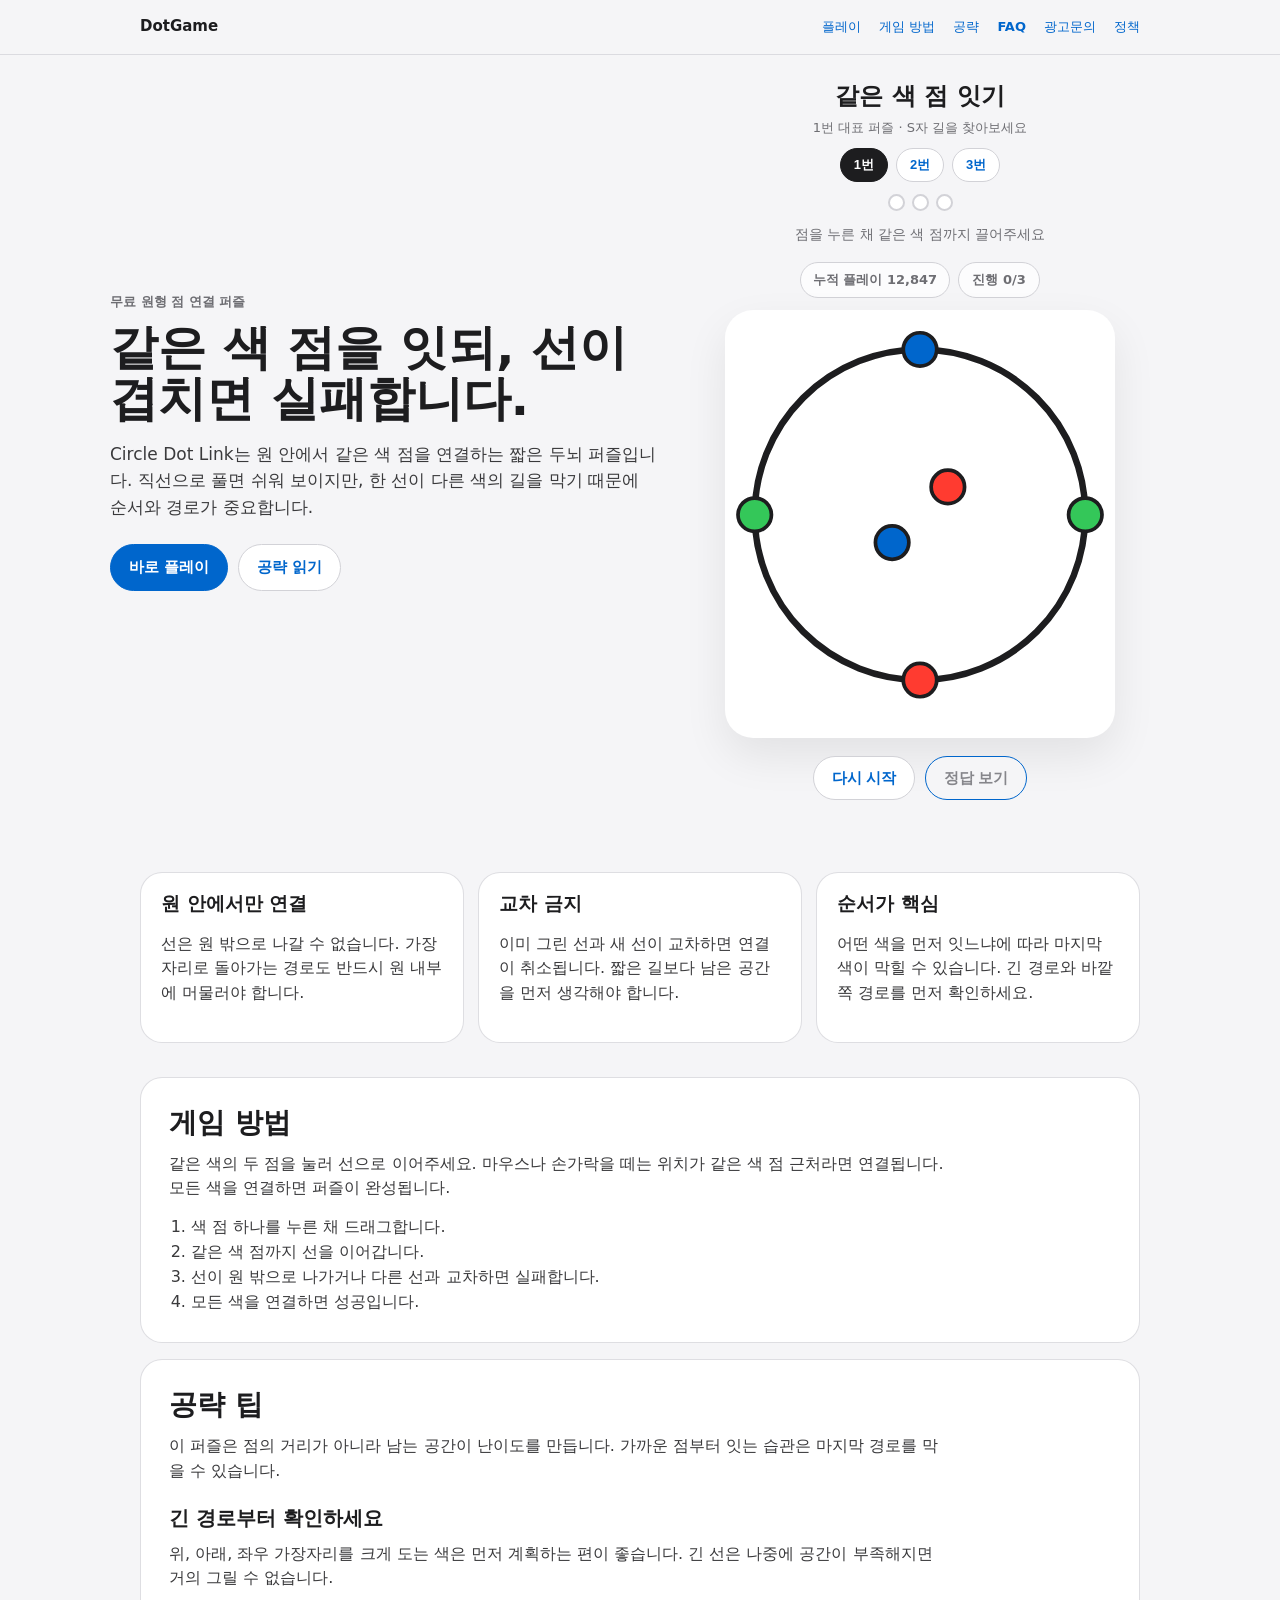
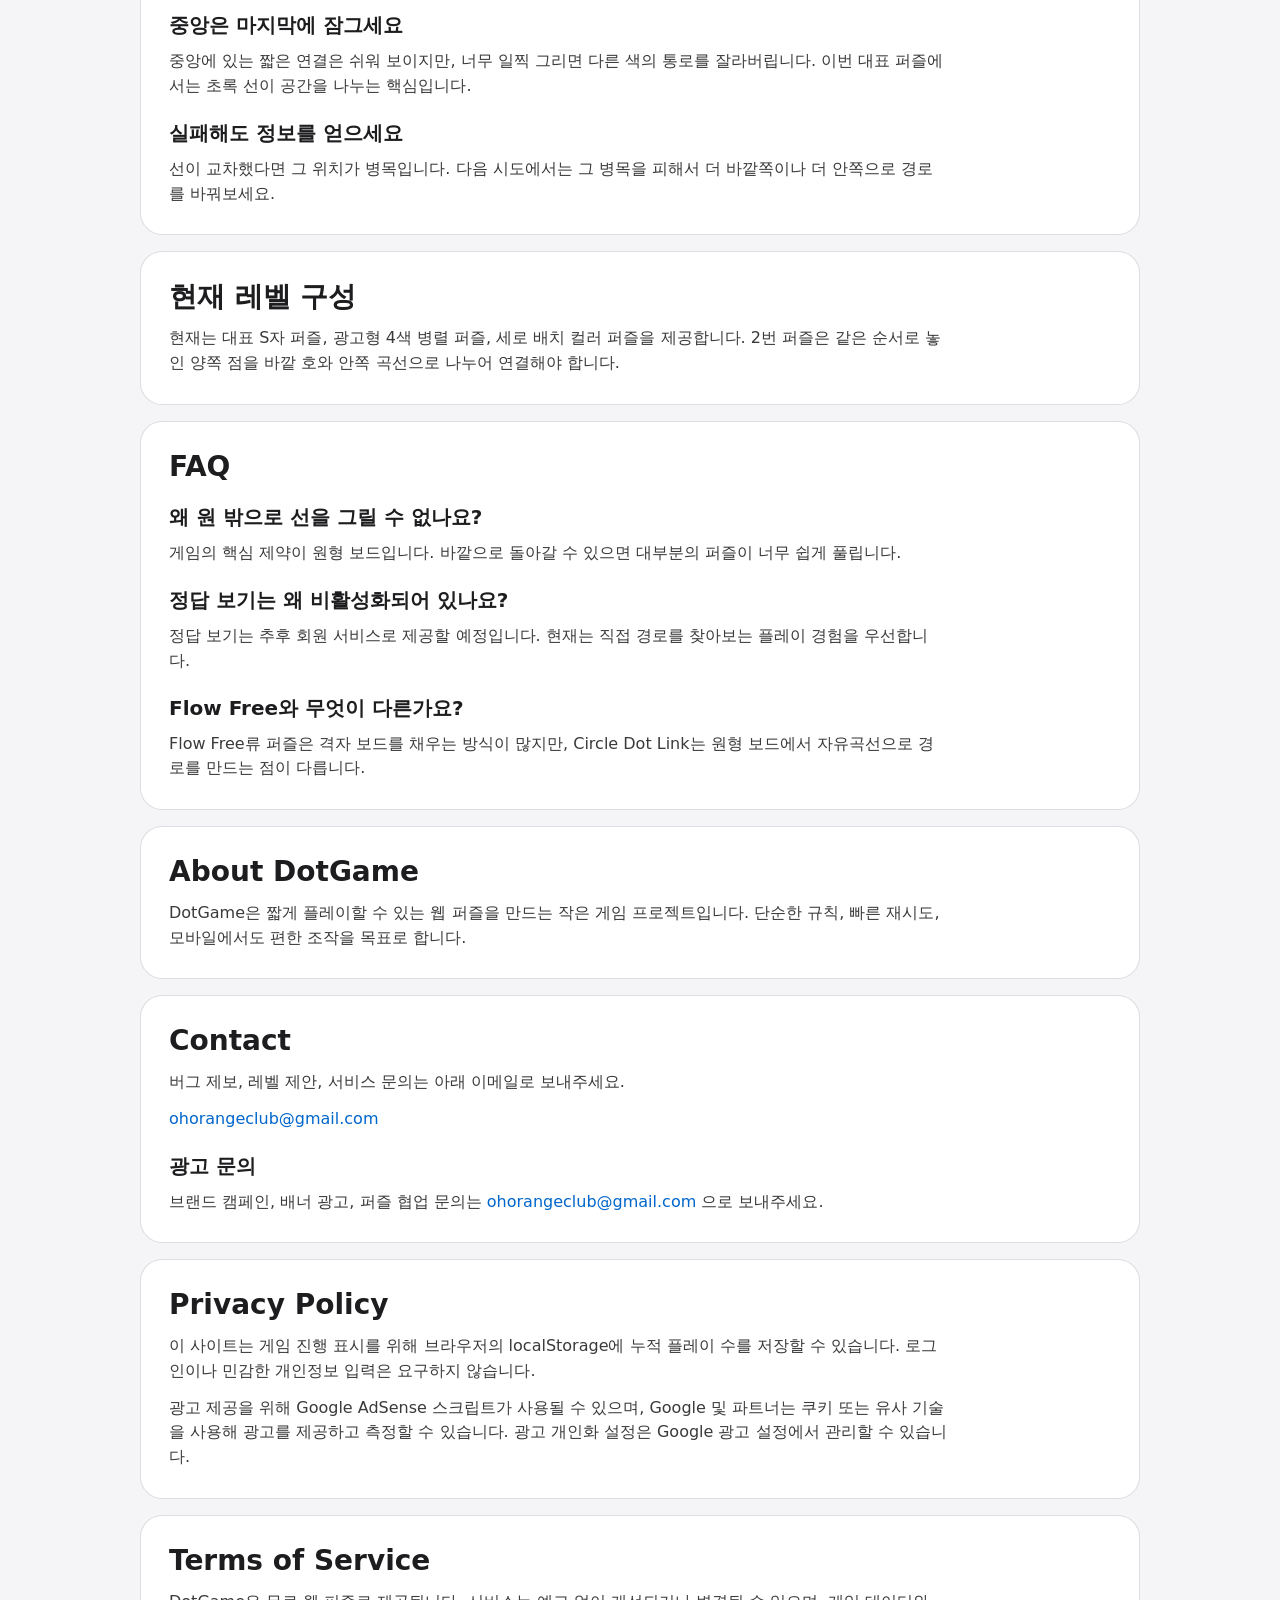
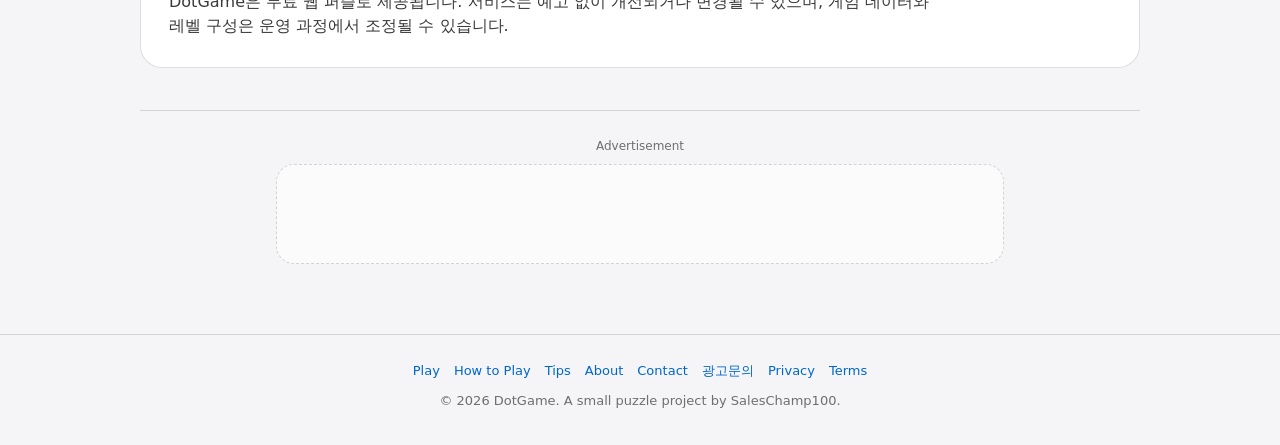
==== commit dad1d7d6: "Align first puzzle edge dots" ====
--- a/index.html
+++ b/index.html
@@ -692,10 +692,10 @@
     name: '1번 대표 퍼즐',
     hint: 'S자 길을 찾아보세요',
     dots: [
-      { id: 'B1', x: 210, y: 70,  tag: 'B' },
-      { id: 'Gr', x: 360, y: 220, tag: 'G' },
-      { id: 'R1', x: 210, y: 370, tag: 'R' },
-      { id: 'Gl', x: 60,  y: 220, tag: 'G' },
+      { id: 'B1', x: 210, y: 42,  tag: 'B' },
+      { id: 'Gr', x: 388, y: 220, tag: 'G' },
+      { id: 'R1', x: 210, y: 398, tag: 'R' },
+      { id: 'Gl', x: 32,  y: 220, tag: 'G' },
       { id: 'R2', x: 240, y: 190, tag: 'R' },
       { id: 'B2', x: 180, y: 250, tag: 'B' }
     ],
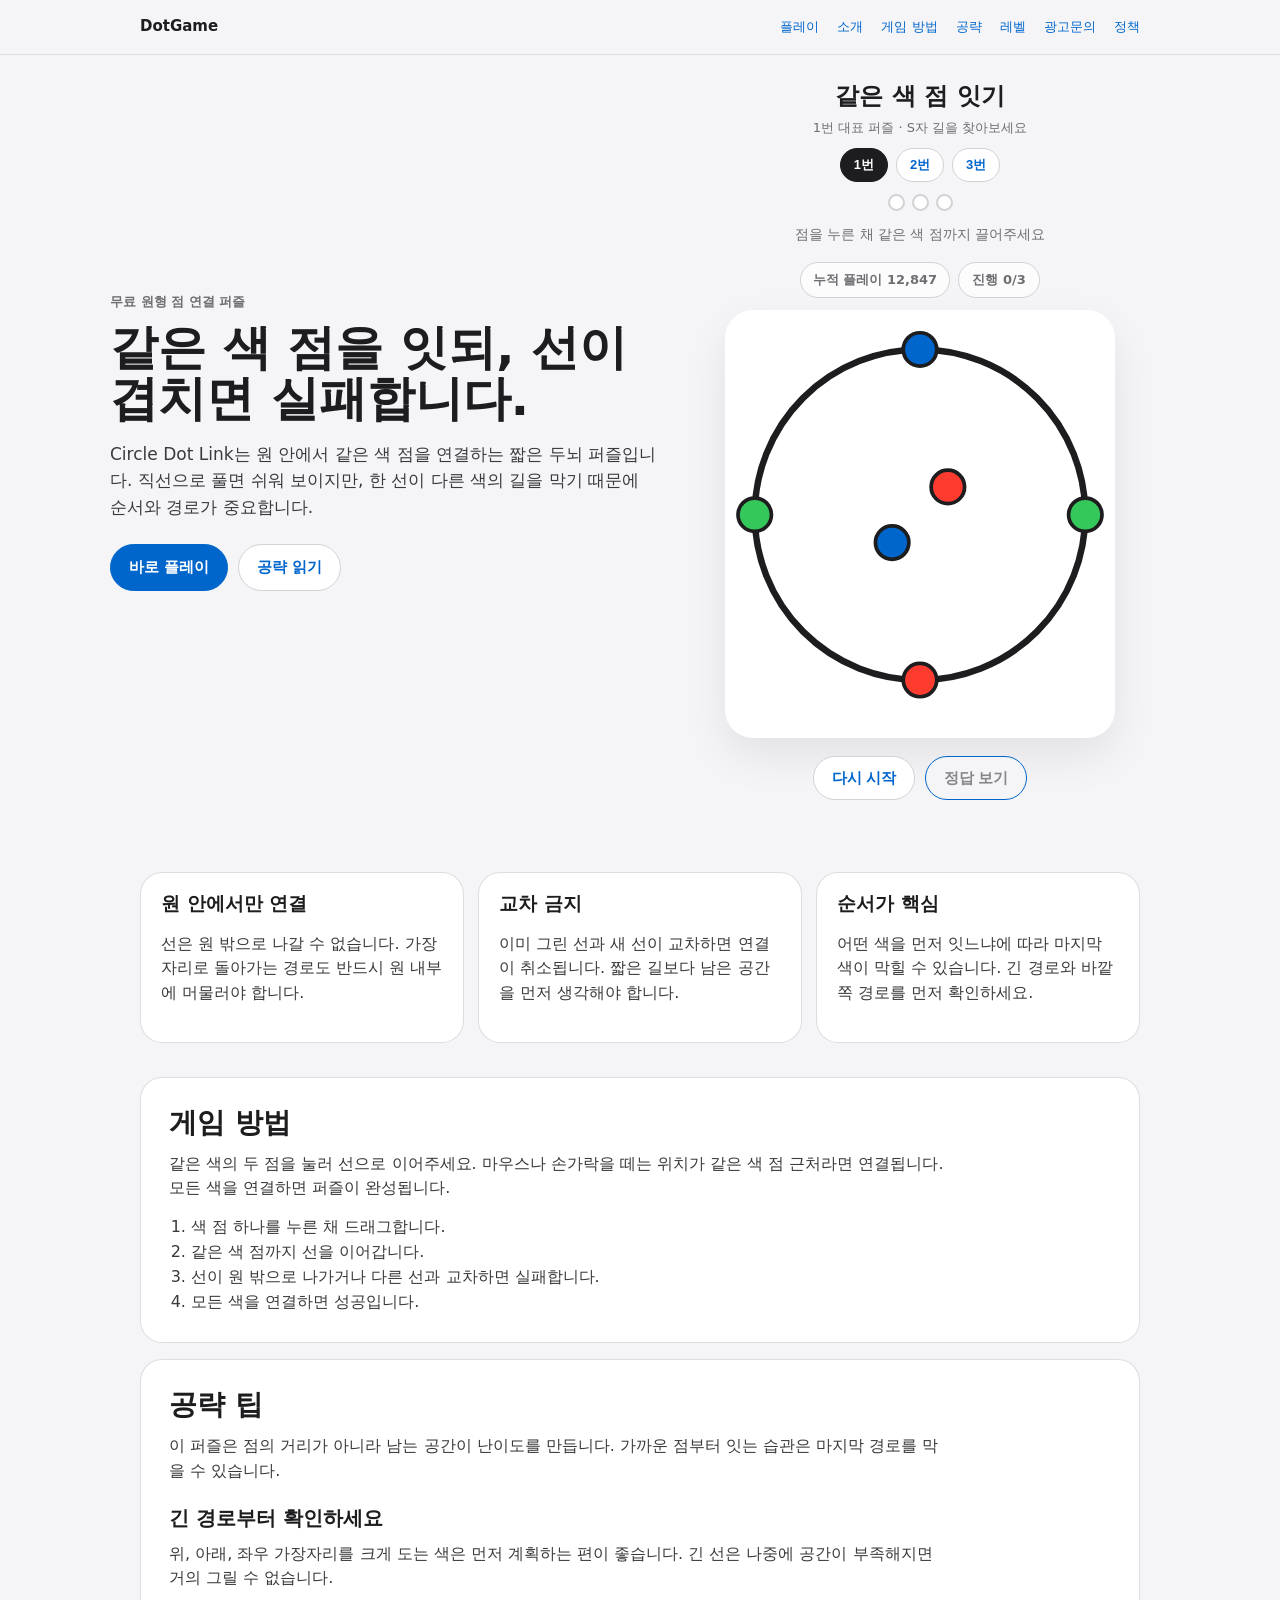
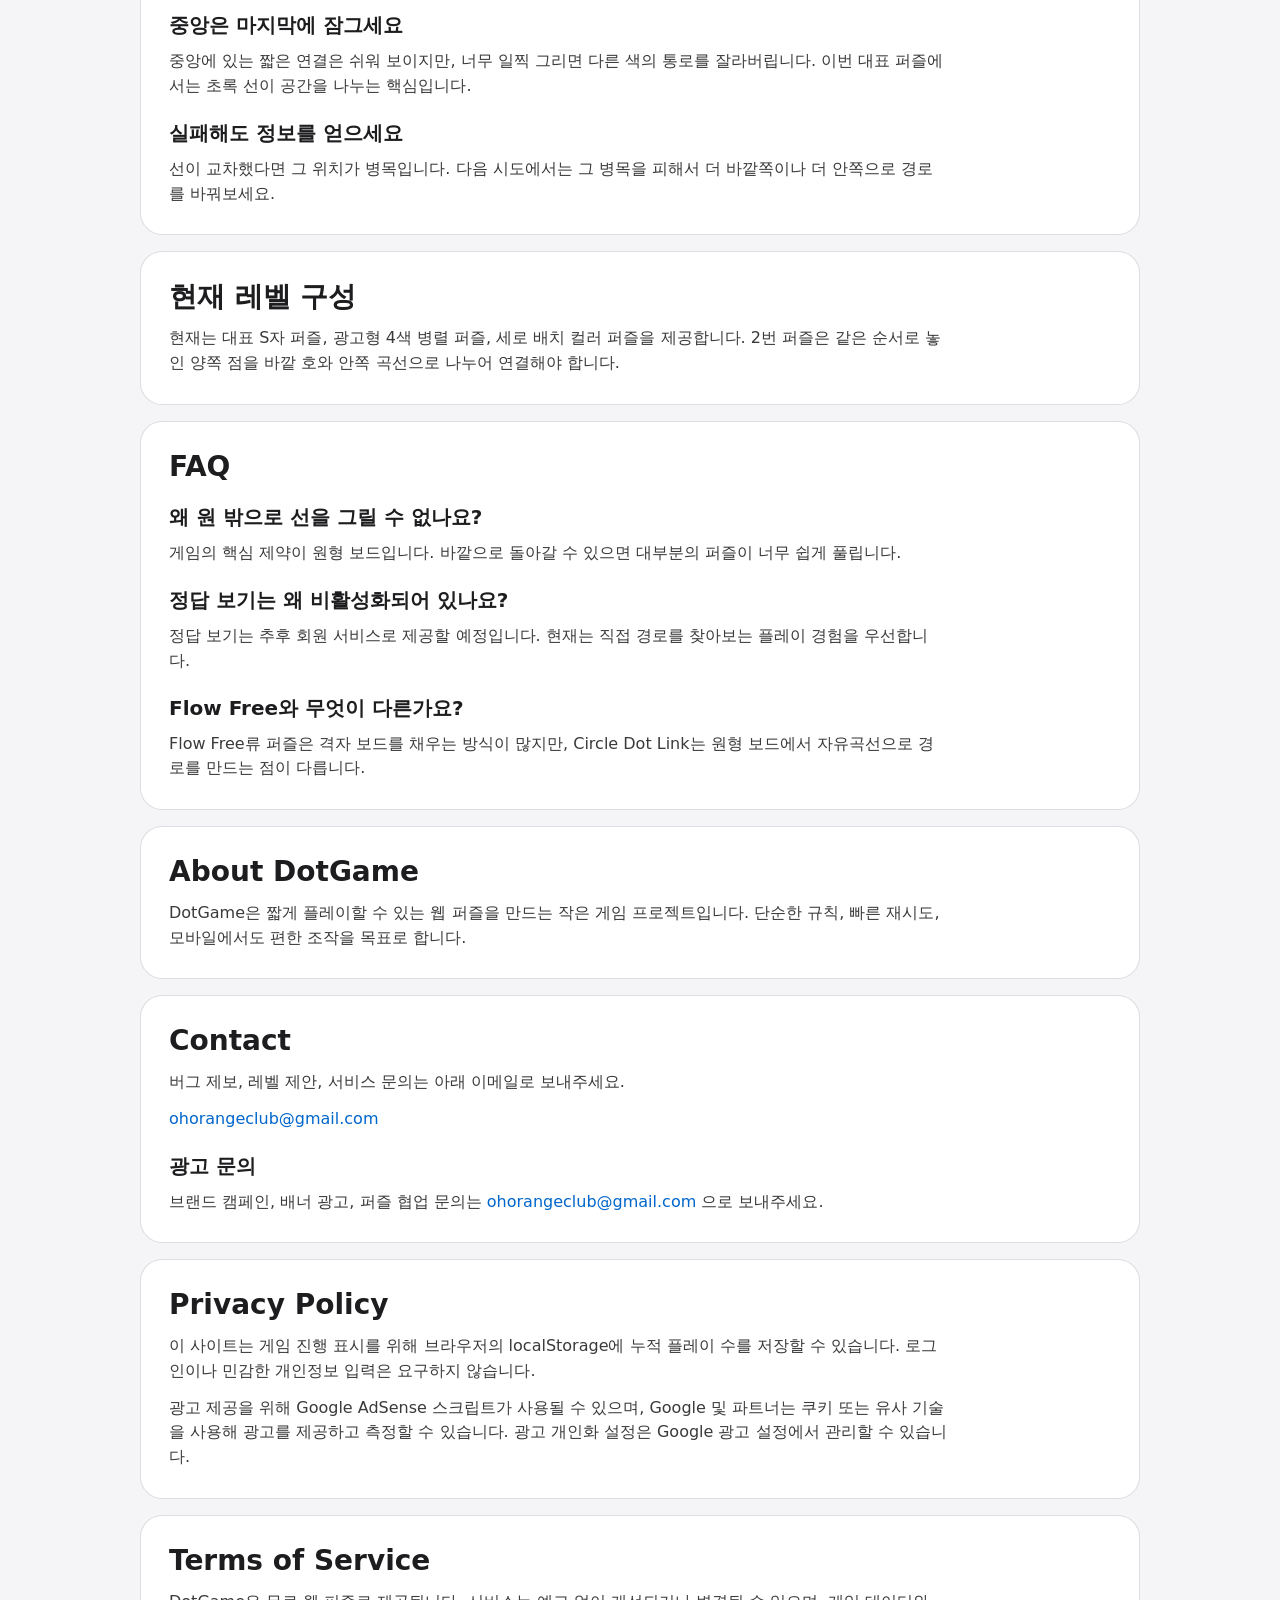
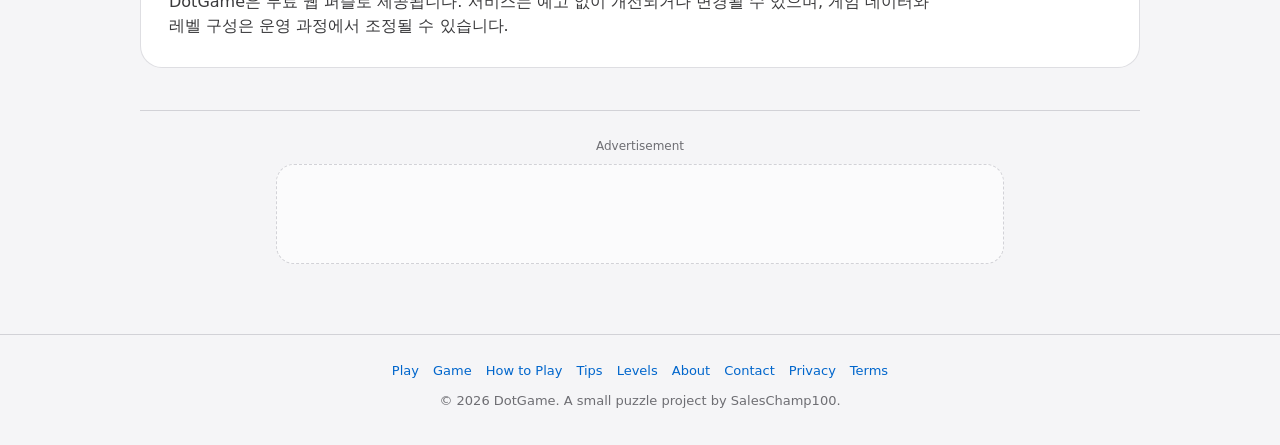
==== commit 81b2af71: "Add content pages for adsense SEO" ====
--- a/index.html
+++ b/index.html
@@ -6,11 +6,23 @@
 <title>Circle Dot Link - 같은 색 점 잇기 원형 퍼즐 | DotGame</title>
 <meta name="description" content="원형 보드 안에서 같은 색 점을 연결하는 무료 웹 퍼즐 게임입니다. 선은 원 밖으로 나가거나 서로 교차할 수 없습니다. 규칙, 공략 팁, 자주 하는 실수까지 함께 확인하세요.">
 <link rel="canonical" href="https://dotgame.saleschamp100.com/">
+<meta name="geo.countrycode" content="KR">
+<meta name="geo.placename" content="대한민국">
 <meta property="og:title" content="Circle Dot Link - 같은 색 점 잇기 원형 퍼즐">
 <meta property="og:description" content="쉬워 보이지만 선 하나가 길을 막는 원형 점 연결 퍼즐. 원 안에서 같은 색 점을 겹치지 않게 이어보세요.">
 <meta property="og:type" content="website">
 <meta property="og:url" content="https://dotgame.saleschamp100.com/">
 <meta property="og:site_name" content="DotGame">
+<meta property="og:locale" content="ko_KR">
+<meta property="og:image" content="https://dotgame.saleschamp100.com/og-image.png">
+<meta property="og:image:secure_url" content="https://dotgame.saleschamp100.com/og-image.png">
+<meta property="og:image:width" content="1200">
+<meta property="og:image:height" content="630">
+<meta property="og:image:alt" content="Circle Dot Link 원형 점 연결 퍼즐 게임 화면">
+<meta name="twitter:card" content="summary_large_image">
+<meta name="twitter:title" content="Circle Dot Link - 같은 색 점 잇기 원형 퍼즐">
+<meta name="twitter:description" content="원 안에서 같은 색 점을 겹치지 않게 이어보세요.">
+<meta name="twitter:image" content="https://dotgame.saleschamp100.com/og-image.png">
 <script type="application/ld+json">
 {
   "@context": "https://schema.org",
@@ -20,7 +32,12 @@
   "operatingSystem": "Web",
   "url": "https://dotgame.saleschamp100.com/",
   "description": "원형 보드 안에서 같은 색 점을 연결하는 무료 웹 퍼즐 게임입니다. 선은 원 밖으로 나가거나 서로 교차할 수 없습니다.",
-  "inLanguage": "ko"
+  "inLanguage": "ko-KR",
+  "publisher": {
+    "@type": "Organization",
+    "name": "DotGame",
+    "url": "https://dotgame.saleschamp100.com/"
+  }
 }
 </script>
 <script async src="https://pagead2.googlesyndication.com/pagead/js/adsbygoogle.js?client=ca-pub-5327283680474427" crossorigin="anonymous"></script>
@@ -519,11 +536,12 @@
       <a class="brand" href="/">DotGame</a>
       <div class="nav-links">
         <a href="#play">플레이</a>
-        <a href="#how-to-play">게임 방법</a>
-        <a href="#tips">공략</a>
-        <a href="#faq">FAQ</a>
-        <a href="#ad-inquiry">광고문의</a>
-        <a href="#privacy">정책</a>
+        <a href="/games/circle-dot-link/">소개</a>
+        <a href="/games/circle-dot-link/how-to-play/">게임 방법</a>
+        <a href="/games/circle-dot-link/tips/">공략</a>
+        <a href="/games/circle-dot-link/levels/">레벨</a>
+        <a href="/contact/">광고문의</a>
+        <a href="/privacy/">정책</a>
       </div>
     </nav>
   </header>
@@ -536,7 +554,7 @@
         <p class="lead">Circle Dot Link는 원 안에서 같은 색 점을 연결하는 짧은 두뇌 퍼즐입니다. 직선으로 풀면 쉬워 보이지만, 한 선이 다른 색의 길을 막기 때문에 순서와 경로가 중요합니다.</p>
         <div class="hero-actions">
           <a class="button-link primary" href="#play">바로 플레이</a>
-          <a class="button-link" href="#tips">공략 읽기</a>
+          <a class="button-link" href="/games/circle-dot-link/tips/">공략 읽기</a>
         </div>
       </div>
 
@@ -665,13 +683,14 @@
   <footer class="site-footer">
     <div class="footer-links">
       <a href="#play">Play</a>
-      <a href="#how-to-play">How to Play</a>
-      <a href="#tips">Tips</a>
-      <a href="#about">About</a>
-      <a href="#contact">Contact</a>
-      <a href="#ad-inquiry">광고문의</a>
-      <a href="#privacy">Privacy</a>
-      <a href="#terms">Terms</a>
+      <a href="/games/circle-dot-link/">Game</a>
+      <a href="/games/circle-dot-link/how-to-play/">How to Play</a>
+      <a href="/games/circle-dot-link/tips/">Tips</a>
+      <a href="/games/circle-dot-link/levels/">Levels</a>
+      <a href="/about/">About</a>
+      <a href="/contact/">Contact</a>
+      <a href="/privacy/">Privacy</a>
+      <a href="/terms/">Terms</a>
     </div>
     <div>© 2026 DotGame. A small puzzle project by SalesChamp100.</div>
   </footer>
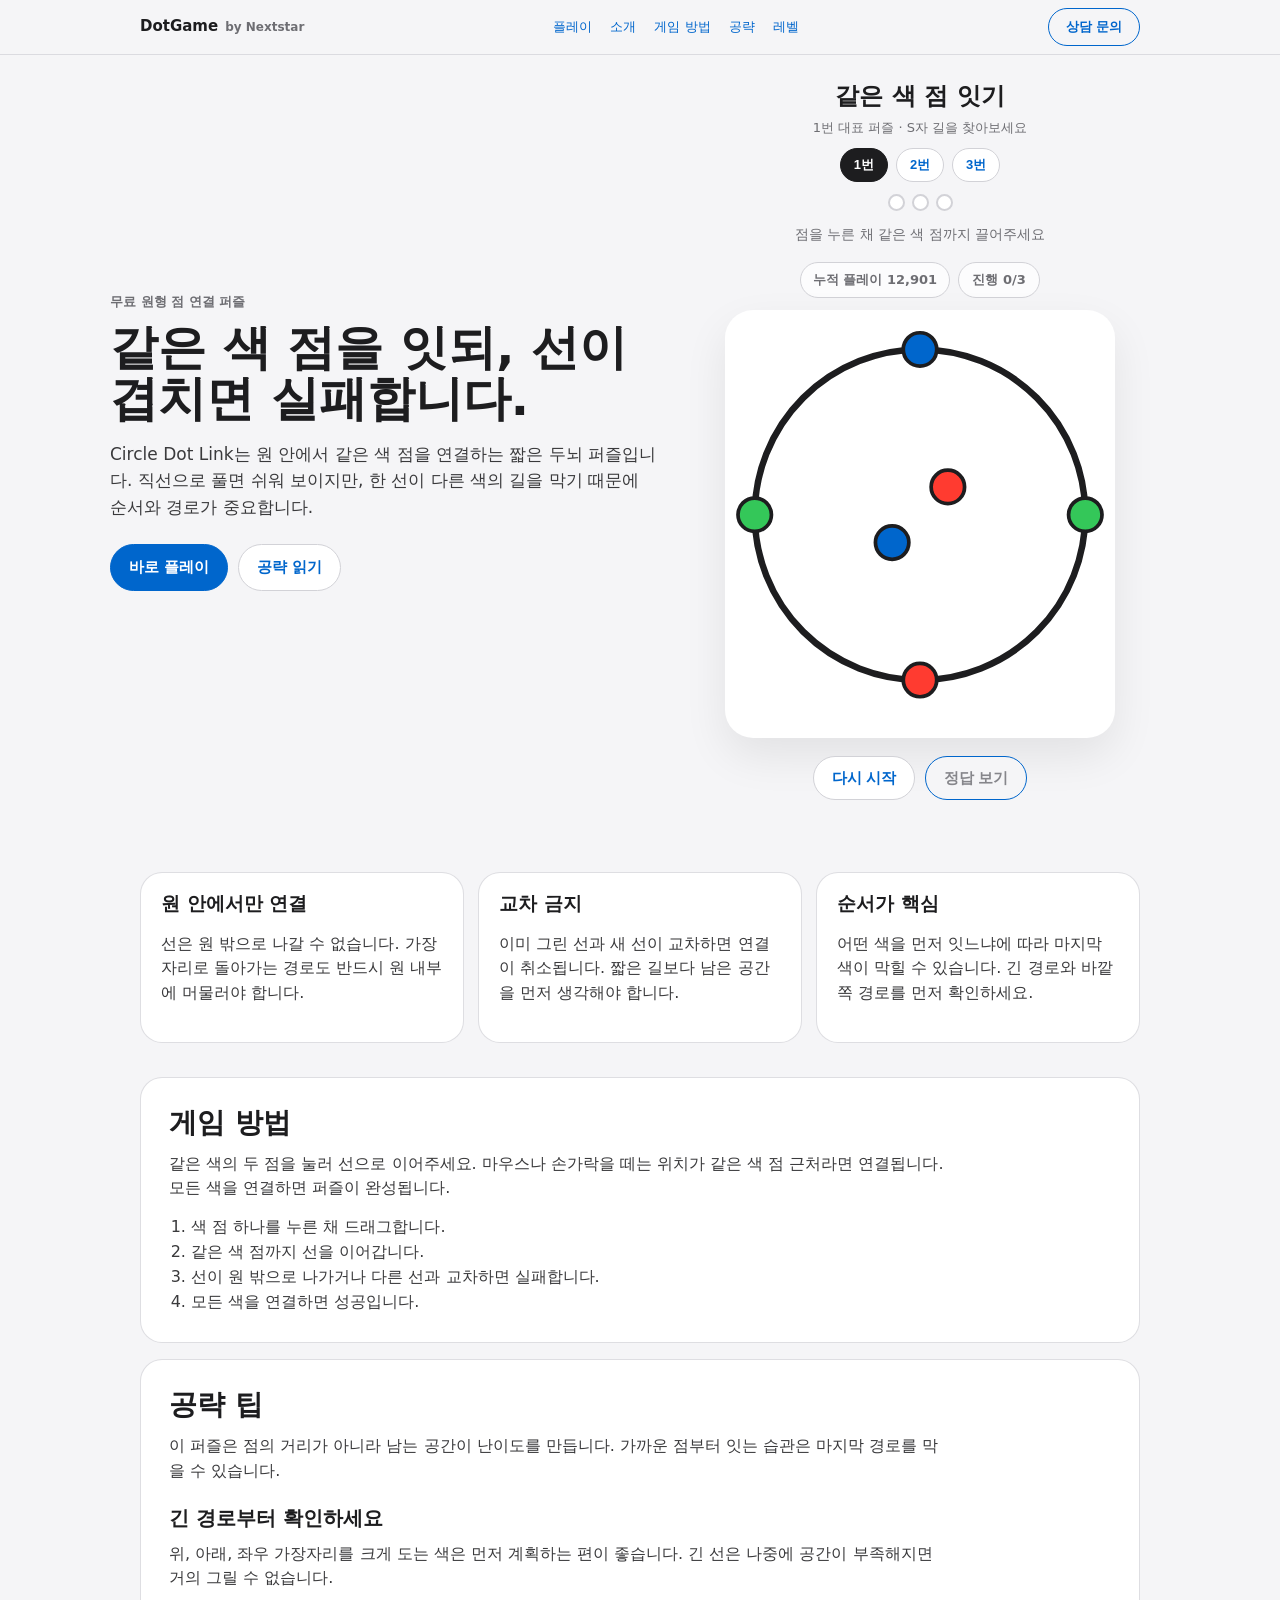
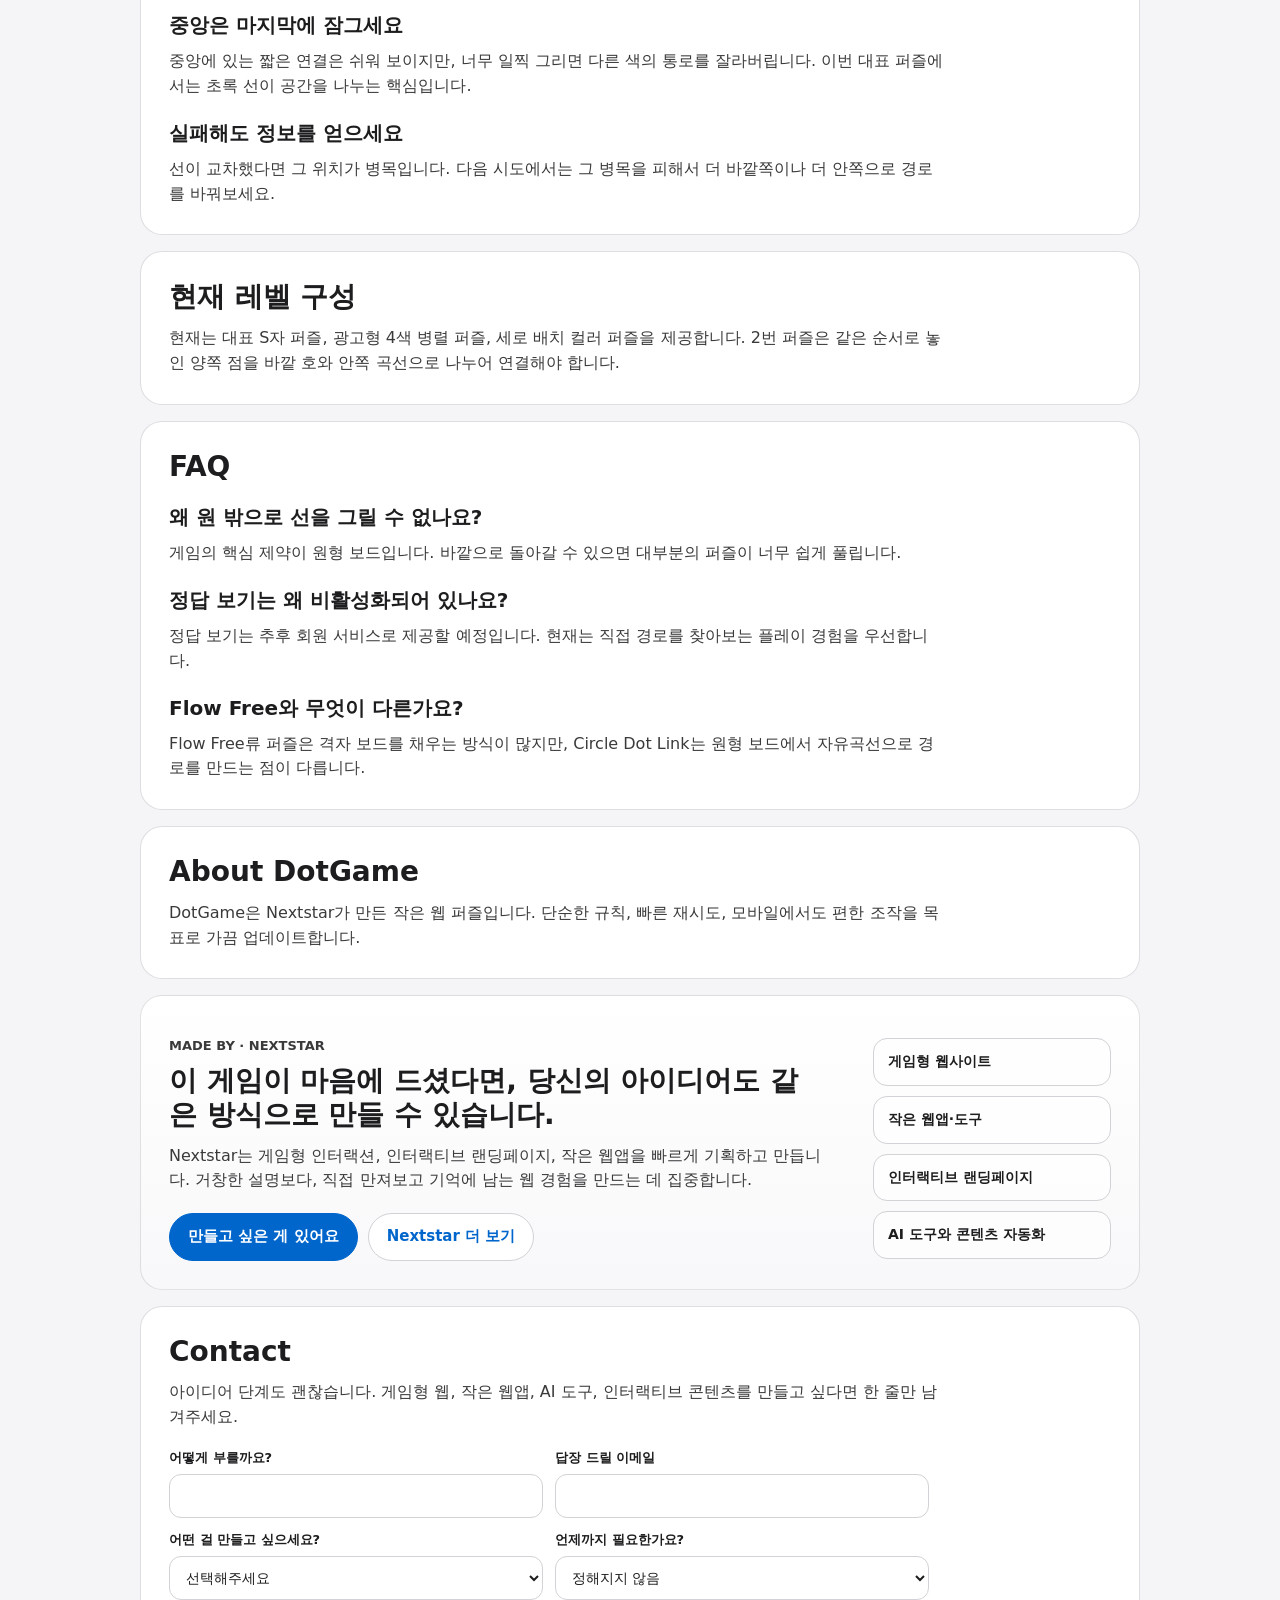
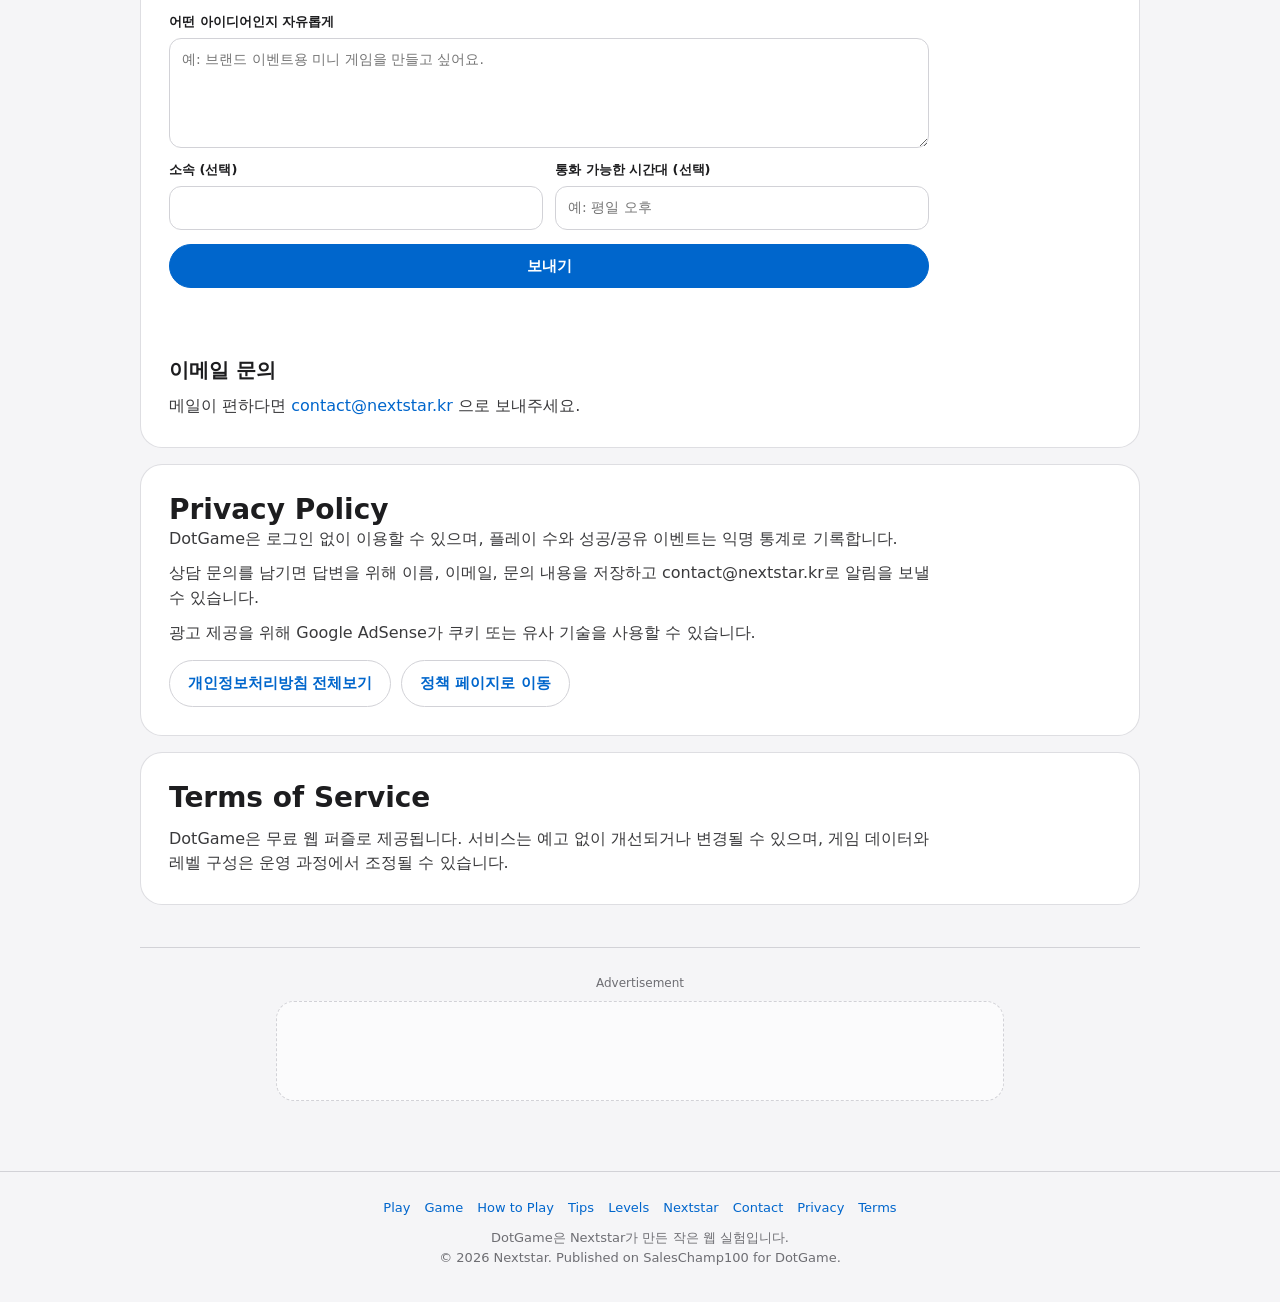
==== commit 3fda74b4: "Add Nextstar branding and tracking" ====
--- a/index.html
+++ b/index.html
@@ -3,6 +3,11 @@
 <head>
 <meta charset="UTF-8">
 <meta name="viewport" content="width=device-width, initial-scale=1.0">
+<link rel="icon" href="/favicon.ico" sizes="any">
+<link rel="icon" type="image/png" sizes="32x32" href="/favicon-32x32.png">
+<link rel="apple-touch-icon" sizes="180x180" href="/apple-touch-icon.png">
+<link rel="manifest" href="/site.webmanifest">
+<meta name="theme-color" content="#f5f5f7">
 <title>Circle Dot Link - 같은 색 점 잇기 원형 퍼즐 | DotGame</title>
 <meta name="description" content="원형 보드 안에서 같은 색 점을 연결하는 무료 웹 퍼즐 게임입니다. 선은 원 밖으로 나가거나 서로 교차할 수 없습니다. 규칙, 공략 팁, 자주 하는 실수까지 함께 확인하세요.">
 <link rel="canonical" href="https://dotgame.saleschamp100.com/">
@@ -96,13 +101,54 @@
     letter-spacing: 0;
   }
 
+  .brand-lockup {
+    min-width: 150px;
+    display: inline-flex;
+    align-items: baseline;
+    gap: 7px;
+    color: var(--ink);
+  }
+
+  .brand-lockup:hover {
+    text-decoration: none;
+  }
+
+  .brand-maker {
+    color: var(--muted);
+    font-size: 12px;
+    font-weight: 600;
+  }
+
   .nav-links {
+    flex: 1;
     display: flex;
+    justify-content: center;
     gap: 18px;
     align-items: center;
     font-size: 13px;
     font-weight: 550;
     white-space: nowrap;
+  }
+
+  .nav-cta {
+    min-width: 92px;
+    min-height: 36px;
+    display: inline-flex;
+    align-items: center;
+    justify-content: center;
+    padding: 8px 14px;
+    border: 1px solid var(--blue);
+    border-radius: 999px;
+    color: var(--blue);
+    font-size: 13px;
+    font-weight: 700;
+    white-space: nowrap;
+  }
+
+  .nav-cta:hover {
+    background: var(--blue);
+    color: #fff;
+    text-decoration: none;
   }
 
   .hero {
@@ -306,6 +352,56 @@
     gap: 10px;
     justify-content: center;
     margin-top: 18px;
+  }
+
+  .share-panel {
+    width: min(100%, 390px);
+    display: none;
+    flex-direction: column;
+    align-items: stretch;
+    justify-content: center;
+    margin-top: 12px;
+  }
+
+  .share-panel.visible {
+    display: flex;
+  }
+
+  .share-panel button {
+    width: 100%;
+  }
+
+  .share-feedback {
+    min-height: 20px;
+    margin: 8px 0 0;
+    color: var(--muted);
+    font-size: 13px;
+    font-weight: 600;
+    text-align: center;
+  }
+
+  .share-feedback.err {
+    color: var(--error);
+  }
+
+  .share-output {
+    width: 100%;
+    min-height: 76px;
+    display: none;
+    margin-top: 8px;
+    padding: 10px 12px;
+    border: 1px solid var(--hairline);
+    border-radius: 14px;
+    background: var(--surface);
+    color: var(--ink);
+    font: inherit;
+    font-size: 13px;
+    line-height: 1.4;
+    resize: none;
+  }
+
+  .share-output.visible {
+    display: block;
   }
 
   .tooltip-wrap {
@@ -406,6 +502,111 @@
     padding-left: 22px;
   }
 
+  .maker-section {
+    display: grid;
+    grid-template-columns: minmax(0, 1fr) 260px;
+    gap: 26px;
+    align-items: start;
+    border-color: rgba(29, 29, 31, 0.12);
+    background: linear-gradient(180deg, #ffffff 0%, #f8f8fa 100%);
+  }
+
+  .maker-section .eyebrow {
+    margin-bottom: 8px;
+  }
+
+  .maker-section h2 {
+    max-width: 650px;
+  }
+
+  .maker-actions {
+    display: flex;
+    flex-wrap: wrap;
+    gap: 10px;
+    margin-top: 20px;
+  }
+
+  .maker-list {
+    display: grid;
+    gap: 10px;
+    margin: 0;
+    padding: 0;
+    list-style: none;
+  }
+
+  .maker-list li {
+    padding: 12px 14px;
+    border: 1px solid var(--hairline);
+    border-radius: 14px;
+    background: rgba(255, 255, 255, 0.72);
+    color: var(--ink);
+    font-size: 14px;
+    font-weight: 650;
+  }
+
+  .inquiry-form {
+    max-width: 760px;
+    display: grid;
+    gap: 14px;
+    margin-top: 18px;
+  }
+
+  .form-grid {
+    display: grid;
+    grid-template-columns: repeat(2, minmax(0, 1fr));
+    gap: 12px;
+  }
+
+  .field {
+    display: grid;
+    gap: 6px;
+  }
+
+  .field.full {
+    grid-column: 1 / -1;
+  }
+
+  .field label {
+    color: var(--ink);
+    font-size: 13px;
+    font-weight: 700;
+  }
+
+  .field input,
+  .field select,
+  .field textarea {
+    width: 100%;
+    min-height: 44px;
+    padding: 10px 12px;
+    border: 1px solid var(--hairline);
+    border-radius: 12px;
+    background: #fff;
+    color: var(--ink);
+    font: inherit;
+    font-size: 14px;
+  }
+
+  .field textarea {
+    min-height: 110px;
+    resize: vertical;
+  }
+
+  .form-status {
+    min-height: 22px;
+    margin: 0;
+    color: var(--muted);
+    font-size: 13px;
+    font-weight: 650;
+  }
+
+  .form-status.ok {
+    color: var(--success);
+  }
+
+  .form-status.err {
+    color: var(--error);
+  }
+
   .ad-area {
     margin-top: 42px;
     padding-top: 26px;
@@ -457,6 +658,101 @@
     margin-bottom: 10px;
   }
 
+  .privacy-summary {
+    display: grid;
+    gap: 10px;
+  }
+
+  .privacy-summary p {
+    margin: 0;
+  }
+
+  .privacy-actions {
+    display: flex;
+    flex-wrap: wrap;
+    gap: 10px;
+    margin-top: 14px;
+  }
+
+  .policy-dialog {
+    width: min(92vw, 760px);
+    max-height: 82vh;
+    padding: 0;
+    border: 1px solid var(--hairline);
+    border-radius: 18px;
+    background: var(--surface);
+    color: var(--ink);
+    box-shadow: 0 28px 80px rgba(0, 0, 0, 0.24);
+  }
+
+  .policy-dialog::backdrop {
+    background: rgba(0, 0, 0, 0.62);
+  }
+
+  .policy-dialog-header,
+  .policy-dialog-footer {
+    position: sticky;
+    background: var(--surface);
+    z-index: 1;
+  }
+
+  .policy-dialog-header {
+    top: 0;
+    display: flex;
+    align-items: flex-start;
+    justify-content: space-between;
+    gap: 16px;
+    padding: 22px 24px 16px;
+    border-bottom: 1px solid var(--hairline);
+  }
+
+  .policy-dialog-header h3 {
+    margin: 0;
+    font-size: 20px;
+  }
+
+  .policy-dialog-header p {
+    margin: 4px 0 0;
+    color: var(--muted);
+    font-size: 13px;
+  }
+
+  .policy-close {
+    min-width: 36px;
+    min-height: 36px;
+    padding: 0;
+    border-radius: 50%;
+    font-size: 20px;
+    line-height: 1;
+  }
+
+  .policy-dialog-body {
+    padding: 22px 24px 88px;
+    overflow: auto;
+  }
+
+  .policy-dialog-body h4 {
+    margin: 24px 0 8px;
+    font-size: 17px;
+  }
+
+  .policy-dialog-body h4:first-child {
+    margin-top: 0;
+  }
+
+  .policy-dialog-body p {
+    margin: 0 0 12px;
+    color: #3a3a3c;
+  }
+
+  .policy-dialog-footer {
+    bottom: 0;
+    display: flex;
+    justify-content: flex-end;
+    padding: 14px 18px;
+    border-top: 1px solid var(--hairline);
+  }
+
   @media (max-width: 860px) {
     .hero {
       grid-template-columns: 1fr;
@@ -470,21 +766,38 @@
     .content-grid {
       grid-template-columns: 1fr;
     }
+
+    .maker-section {
+      grid-template-columns: 1fr;
+    }
+
+    .form-grid {
+      grid-template-columns: 1fr;
+    }
   }
 
   @media (max-width: 520px) {
     .nav {
       height: auto;
       padding: 14px;
-      align-items: flex-start;
+      align-items: stretch;
       flex-direction: column;
       gap: 8px;
     }
 
+    .brand-lockup {
+      min-width: 0;
+    }
+
     .nav-links {
       width: 100%;
+      justify-content: flex-start;
       overflow-x: auto;
       padding-bottom: 2px;
+    }
+
+    .nav-cta {
+      width: fit-content;
     }
 
     .hero,
@@ -533,16 +846,18 @@
 <body>
   <header class="site-header">
     <nav class="nav" aria-label="주요 메뉴">
-      <a class="brand" href="/">DotGame</a>
+      <a class="brand-lockup" href="/" aria-label="DotGame by Nextstar">
+        <span class="brand">DotGame</span>
+        <span class="brand-maker">by Nextstar</span>
+      </a>
       <div class="nav-links">
         <a href="#play">플레이</a>
         <a href="/games/circle-dot-link/">소개</a>
         <a href="/games/circle-dot-link/how-to-play/">게임 방법</a>
         <a href="/games/circle-dot-link/tips/">공략</a>
         <a href="/games/circle-dot-link/levels/">레벨</a>
-        <a href="/contact/">광고문의</a>
-        <a href="/privacy/">정책</a>
       </div>
+      <a class="nav-cta" href="#contact">상담 문의</a>
     </nav>
   </header>
 
@@ -569,7 +884,7 @@
         <div class="progress" id="progress"></div>
         <div class="status" id="status">점을 누른 채 같은 색 점까지 끌어주세요</div>
         <div class="stats">
-          <div class="stat" id="playCounter">누적 플레이 12,847</div>
+          <div class="stat" id="playCounter">누적 플레이 12,901</div>
           <div class="stat" id="moveCounter">진행 0/3</div>
         </div>
 
@@ -585,6 +900,11 @@
           <span class="tooltip-wrap" data-tip="추후 회원 서비스로 제공합니다.">
             <button class="primary" type="button" disabled>정답 보기</button>
           </span>
+        </div>
+        <div class="share-panel" id="sharePanel">
+          <button class="primary" type="button" id="shareButton">공유하기</button>
+          <p class="share-feedback" id="shareFeedback" aria-live="polite"></p>
+          <textarea class="share-output" id="shareOutput" readonly aria-label="공유 문구"></textarea>
         </div>
       </div>
     </section>
@@ -644,21 +964,91 @@
 
       <section class="content-section" id="about">
         <h2>About DotGame</h2>
-        <p>DotGame은 짧게 플레이할 수 있는 웹 퍼즐을 만드는 작은 게임 프로젝트입니다. 단순한 규칙, 빠른 재시도, 모바일에서도 편한 조작을 목표로 합니다.</p>
+        <p>DotGame은 Nextstar가 만든 작은 웹 퍼즐입니다. 단순한 규칙, 빠른 재시도, 모바일에서도 편한 조작을 목표로 가끔 업데이트합니다.</p>
+      </section>
+
+      <section class="content-section maker-section" id="nextstar">
+        <div>
+          <p class="eyebrow">MADE BY · NEXTSTAR</p>
+          <h2>이 게임이 마음에 드셨다면, 당신의 아이디어도 같은 방식으로 만들 수 있습니다.</h2>
+          <p>Nextstar는 게임형 인터랙션, 인터랙티브 랜딩페이지, 작은 웹앱을 빠르게 기획하고 만듭니다. 거창한 설명보다, 직접 만져보고 기억에 남는 웹 경험을 만드는 데 집중합니다.</p>
+          <div class="maker-actions">
+            <a class="button-link primary" href="mailto:contact@nextstar.kr?subject=DotGame%20개발%20문의">만들고 싶은 게 있어요</a>
+            <a class="button-link" href="https://nextstar.kr/" target="_blank" rel="noopener">Nextstar 더 보기</a>
+          </div>
+        </div>
+        <ul class="maker-list" aria-label="Nextstar 개발 분야">
+          <li>게임형 웹사이트</li>
+          <li>작은 웹앱·도구</li>
+          <li>인터랙티브 랜딩페이지</li>
+          <li>AI 도구와 콘텐츠 자동화</li>
+        </ul>
       </section>
 
       <section class="content-section" id="contact">
         <h2>Contact</h2>
-        <p>버그 제보, 레벨 제안, 서비스 문의는 아래 이메일로 보내주세요.</p>
-        <p><a href="mailto:ohorangeclub@gmail.com">ohorangeclub@gmail.com</a></p>
-        <h3 id="ad-inquiry">광고 문의</h3>
-        <p>브랜드 캠페인, 배너 광고, 퍼즐 협업 문의는 <a href="mailto:ohorangeclub@gmail.com">ohorangeclub@gmail.com</a> 으로 보내주세요.</p>
+        <p>아이디어 단계도 괜찮습니다. 게임형 웹, 작은 웹앱, AI 도구, 인터랙티브 콘텐츠를 만들고 싶다면 한 줄만 남겨주세요.</p>
+        <form class="inquiry-form" id="inquiryForm">
+          <div class="form-grid">
+            <div class="field">
+              <label for="inquiryName">어떻게 부를까요?</label>
+              <input id="inquiryName" name="name" type="text" autocomplete="name" required>
+            </div>
+            <div class="field">
+              <label for="inquiryEmail">답장 드릴 이메일</label>
+              <input id="inquiryEmail" name="email" type="email" autocomplete="email" required>
+            </div>
+            <div class="field">
+              <label for="inquiryType">어떤 걸 만들고 싶으세요?</label>
+              <select id="inquiryType" name="inquiryType" required>
+                <option value="">선택해주세요</option>
+                <option>게임형 웹사이트</option>
+                <option>작은 웹앱·도구</option>
+                <option>AI·인터랙티브 콘텐츠</option>
+                <option>잘 모르겠어요</option>
+                <option>기타</option>
+              </select>
+            </div>
+            <div class="field">
+              <label for="inquiryTimeline">언제까지 필요한가요?</label>
+              <select id="inquiryTimeline" name="timeline">
+                <option value="">정해지지 않음</option>
+                <option>빠를수록 좋음</option>
+                <option>1개월 내</option>
+                <option>1~3개월</option>
+              </select>
+            </div>
+            <div class="field full">
+              <label for="inquiryMessage">어떤 아이디어인지 자유롭게</label>
+              <textarea id="inquiryMessage" name="message" required placeholder="예: 브랜드 이벤트용 미니 게임을 만들고 싶어요."></textarea>
+            </div>
+            <div class="field">
+              <label for="inquiryCompany">소속 (선택)</label>
+              <input id="inquiryCompany" name="company" type="text" autocomplete="organization">
+            </div>
+            <div class="field">
+              <label for="inquiryAvailableTime">통화 가능한 시간대 (선택)</label>
+              <input id="inquiryAvailableTime" name="availableTime" type="text" placeholder="예: 평일 오후">
+            </div>
+          </div>
+          <button class="primary" type="submit" id="inquirySubmit">보내기</button>
+          <p class="form-status" id="inquiryStatus" aria-live="polite"></p>
+        </form>
+        <h3 id="ad-inquiry">이메일 문의</h3>
+        <p>메일이 편하다면 <a href="mailto:contact@nextstar.kr">contact@nextstar.kr</a> 으로 보내주세요.</p>
       </section>
 
       <section class="content-section" id="privacy">
         <h2>Privacy Policy</h2>
-        <p>이 사이트는 게임 진행 표시를 위해 브라우저의 localStorage에 누적 플레이 수를 저장할 수 있습니다. 로그인이나 민감한 개인정보 입력은 요구하지 않습니다.</p>
-        <p>광고 제공을 위해 Google AdSense 스크립트가 사용될 수 있으며, Google 및 파트너는 쿠키 또는 유사 기술을 사용해 광고를 제공하고 측정할 수 있습니다. 광고 개인화 설정은 Google 광고 설정에서 관리할 수 있습니다.</p>
+        <div class="privacy-summary">
+          <p>DotGame은 로그인 없이 이용할 수 있으며, 플레이 수와 성공/공유 이벤트는 익명 통계로 기록합니다.</p>
+          <p>상담 문의를 남기면 답변을 위해 이름, 이메일, 문의 내용을 저장하고 contact@nextstar.kr로 알림을 보낼 수 있습니다.</p>
+          <p>광고 제공을 위해 Google AdSense가 쿠키 또는 유사 기술을 사용할 수 있습니다.</p>
+        </div>
+        <div class="privacy-actions">
+          <button type="button" id="policyOpenBtn">개인정보처리방침 전체보기</button>
+          <a class="button-link" href="/privacy/">정책 페이지로 이동</a>
+        </div>
       </section>
 
       <section class="content-section" id="terms">
@@ -687,15 +1077,77 @@
       <a href="/games/circle-dot-link/how-to-play/">How to Play</a>
       <a href="/games/circle-dot-link/tips/">Tips</a>
       <a href="/games/circle-dot-link/levels/">Levels</a>
-      <a href="/about/">About</a>
-      <a href="/contact/">Contact</a>
+      <a href="#nextstar">Nextstar</a>
+      <a href="mailto:contact@nextstar.kr">Contact</a>
       <a href="/privacy/">Privacy</a>
       <a href="/terms/">Terms</a>
     </div>
-    <div>© 2026 DotGame. A small puzzle project by SalesChamp100.</div>
+    <div>DotGame은 Nextstar가 만든 작은 웹 실험입니다.</div>
+    <div>© 2026 Nextstar. Published on SalesChamp100 for DotGame.</div>
   </footer>
 
+  <dialog class="policy-dialog" id="policyDialog" aria-labelledby="policyDialogTitle">
+    <div class="policy-dialog-header">
+      <div>
+        <h3 id="policyDialogTitle">개인정보처리방침</h3>
+        <p>시행일: 2026년 06월 10일</p>
+      </div>
+      <button class="policy-close" type="button" id="policyCloseIcon" aria-label="닫기">×</button>
+    </div>
+    <div class="policy-dialog-body">
+      <h4>제1조 개인정보의 처리 목적</h4>
+      <p>DotGame은 게임 운영 통계 확인, 서비스 개선, 상담 문의 응답, 광고 제공 및 사이트 안정성 확인을 위해 필요한 범위에서 정보를 처리합니다.</p>
+      <p>게임 플레이 통계는 로그인 없이 익명 이벤트로 기록되며, 상담 문의 정보는 답변과 후속 안내를 위해서만 사용합니다.</p>
+      <h4>제2조 처리하는 개인정보 항목</h4>
+      <p>게임 이용: 세션 식별자, 레벨, 시작/성공/공유 이벤트, 브라우저가 제공하는 기본 접속 정보</p>
+      <p>상담 문의: 이름, 이메일, 문의 유형, 소속, 희망 일정, 문의 내용, 통화 가능 시간대</p>
+      <p>광고 및 분석: Google AdSense 등 외부 서비스가 쿠키, 광고 식별자, 접속 정보 등을 처리할 수 있습니다.</p>
+      <h4>제3조 보유 및 이용 기간</h4>
+      <p>게임 통계 이벤트는 서비스 운영과 품질 개선을 위해 필요한 기간 동안 보관할 수 있습니다.</p>
+      <p>상담 문의 기록은 문의 처리와 분쟁 대응을 위해 처리 완료 후 3년까지 보관할 수 있으며, 관련 법령에 별도 보존 의무가 있는 경우 해당 기간을 따릅니다.</p>
+      <h4>제4조 제3자 제공 및 처리 위탁</h4>
+      <p>DotGame은 법령상 근거가 있거나 이용자의 동의가 있는 경우를 제외하고 개인정보를 목적 외로 제3자에게 제공하지 않습니다.</p>
+      <p>서비스 제공을 위해 Vercel, Supabase, Resend, Google AdSense 등 외부 도구를 사용할 수 있으며, 각 서비스는 자체 정책에 따라 데이터를 처리할 수 있습니다.</p>
+      <h4>제5조 이용자의 권리</h4>
+      <p>이용자는 개인정보 열람, 정정, 삭제, 처리 정지를 요청할 수 있습니다. 요청은 contact@nextstar.kr로 보내주세요.</p>
+      <h4>제6조 문의처</h4>
+      <p>운영 및 개인정보 관련 문의: contact@nextstar.kr</p>
+      <p>DotGame은 Nextstar가 만든 작은 웹 실험이며, SalesChamp100 도메인을 통해 게시됩니다.</p>
+    </div>
+    <div class="policy-dialog-footer">
+      <button class="primary" type="button" id="policyCloseBtn">닫기</button>
+    </div>
+  </dialog>
+
 <script>
+const policyDialog = document.getElementById('policyDialog');
+const policyOpenBtn = document.getElementById('policyOpenBtn');
+const policyCloseBtn = document.getElementById('policyCloseBtn');
+const policyCloseIcon = document.getElementById('policyCloseIcon');
+
+function openPolicyDialog() {
+  if (policyDialog && typeof policyDialog.showModal === 'function') {
+    policyDialog.showModal();
+    return;
+  }
+  window.location.href = '/privacy/';
+}
+
+function closePolicyDialog() {
+  if (policyDialog && policyDialog.open) {
+    policyDialog.close();
+  }
+}
+
+if (policyOpenBtn) policyOpenBtn.addEventListener('click', openPolicyDialog);
+if (policyCloseBtn) policyCloseBtn.addEventListener('click', closePolicyDialog);
+if (policyCloseIcon) policyCloseIcon.addEventListener('click', closePolicyDialog);
+if (policyDialog) {
+  policyDialog.addEventListener('click', (event) => {
+    if (event.target === policyDialog) closePolicyDialog();
+  });
+}
+
 const BOARD = { cx: 210, cy: 220, r: 178 };
 const COLORS = {
   B: '#0066cc',
@@ -768,10 +1220,11 @@
 
 let paths = [];
 let active = null;
-let levelIndex = 0;
+let levelIndex = initialLevelIndex();
 let level = levels[levelIndex];
-let playCount = Number(localStorage.getItem('dotgame.playCount') || '12847');
+let playCount = readPlayCount();
 let countedThisRound = false;
+let sessionId = readSessionId();
 
 const svg = document.getElementById('board');
 const boundaryEl = document.getElementById('boundary');
@@ -783,6 +1236,13 @@
 const playCounterEl = document.getElementById('playCounter');
 const moveCounterEl = document.getElementById('moveCounter');
 const levelLabelEl = document.getElementById('levelLabel');
+const sharePanelEl = document.getElementById('sharePanel');
+const shareButtonEl = document.getElementById('shareButton');
+const shareFeedbackEl = document.getElementById('shareFeedback');
+const shareOutputEl = document.getElementById('shareOutput');
+const inquiryFormEl = document.getElementById('inquiryForm');
+const inquirySubmitEl = document.getElementById('inquirySubmit');
+const inquiryStatusEl = document.getElementById('inquiryStatus');
 const levelButtons = [
   document.getElementById('level1Btn'),
   document.getElementById('level2Btn'),
@@ -796,6 +1256,247 @@
 function setStatus(msg, cls = '') {
   statusEl.textContent = msg;
   statusEl.className = 'status ' + cls;
+}
+
+function setInquiryStatus(message, cls = '') {
+  if (!inquiryStatusEl) return;
+  inquiryStatusEl.textContent = message;
+  inquiryStatusEl.className = `form-status ${cls}`.trim();
+}
+
+function readPlayCount() {
+  try {
+    return Number(localStorage.getItem('dotgame.playCount') || '12901');
+  } catch (err) {
+    return 12901;
+  }
+}
+
+function savePlayCount() {
+  try {
+    localStorage.setItem('dotgame.playCount', String(playCount));
+  } catch (err) {
+    // Some file:// or private browsing contexts block localStorage.
+  }
+}
+
+function readSessionId() {
+  try {
+    const existing = localStorage.getItem('dotgame.sessionId');
+    if (existing) return existing;
+    const next = crypto.randomUUID ? crypto.randomUUID() : `${Date.now()}-${Math.random()}`;
+    localStorage.setItem('dotgame.sessionId', next);
+    return next;
+  } catch (err) {
+    return `${Date.now()}-${Math.random()}`;
+  }
+}
+
+function applyRemoteCounters(counters) {
+  if (!counters || typeof counters.total_plays === 'undefined') return;
+  const remotePlayCount = Number(counters.total_plays);
+  if (!Number.isFinite(remotePlayCount)) return;
+  playCount = remotePlayCount;
+  savePlayCount();
+  render();
+}
+
+async function fetchRemoteCounters() {
+  try {
+    const response = await fetch('/api/dotgame-track', {
+      headers: { accept: 'application/json' }
+    });
+    if (!response.ok) return;
+    applyRemoteCounters(await response.json());
+  } catch (err) {
+    // Local file previews and offline sessions keep using localStorage.
+  }
+}
+
+async function trackDotGameEvent(eventType) {
+  try {
+    const response = await fetch('/api/dotgame-track', {
+      method: 'POST',
+      headers: {
+        'content-type': 'application/json',
+        accept: 'application/json'
+      },
+      body: JSON.stringify({
+        eventType,
+        level: levelIndex + 1,
+        sessionId
+      })
+    });
+    if (!response.ok) return;
+    applyRemoteCounters(await response.json());
+  } catch (err) {
+    // Tracking should never interrupt the game.
+  }
+}
+
+async function submitInquiry(event) {
+  event.preventDefault();
+  if (!inquiryFormEl || !inquirySubmitEl) return;
+
+  const formData = new FormData(inquiryFormEl);
+  const payload = Object.fromEntries(formData.entries());
+  inquirySubmitEl.disabled = true;
+  inquirySubmitEl.textContent = '보내는 중...';
+  setInquiryStatus('');
+
+  try {
+    const response = await fetch('/api/dotgame-inquiry', {
+      method: 'POST',
+      headers: {
+        'content-type': 'application/json',
+        accept: 'application/json'
+      },
+      body: JSON.stringify(payload)
+    });
+    const result = await response.json().catch(() => ({}));
+    if (!response.ok || !result.ok) {
+      throw new Error(result.message || '문의 전송 중 오류가 발생했습니다.');
+    }
+    inquiryFormEl.reset();
+    setInquiryStatus(result.message || '잘 받았습니다. 1영업일 안에 답장드릴게요.', 'ok');
+  } catch (err) {
+    setInquiryStatus(err.message || '문의 전송 중 오류가 발생했습니다.', 'err');
+  } finally {
+    inquirySubmitEl.disabled = false;
+    inquirySubmitEl.textContent = '보내기';
+  }
+}
+
+function initialLevelIndex() {
+  const params = new URLSearchParams(window.location.search);
+  const requested = Number(params.get('level'));
+  if (!Number.isInteger(requested)) return 0;
+  return Math.min(Math.max(requested - 1, 0), levels.length - 1);
+}
+
+function updateLevelUrl() {
+  if (!window.history || window.location.protocol === 'file:') return;
+  const url = new URL(window.location.href);
+  url.searchParams.set('level', String(levelIndex + 1));
+  window.history.replaceState(null, '', url);
+}
+
+function shareText() {
+  return `I solved DotGame Level ${levelIndex + 1}! Can you beat it?`;
+}
+
+function gameUrl() {
+  const url = new URL('https://dotgame.saleschamp100.com/');
+  url.searchParams.set('level', String(levelIndex + 1));
+  return url.toString();
+}
+
+function canUseNativeShare() {
+  return window.location.protocol !== 'file:' && Boolean(navigator.share);
+}
+
+function setShareFeedback(message, cls = '') {
+  if (!shareFeedbackEl) return;
+  shareFeedbackEl.textContent = message;
+  shareFeedbackEl.className = `share-feedback ${cls}`.trim();
+}
+
+function hideShareOutput() {
+  if (!shareOutputEl) return;
+  shareOutputEl.classList.remove('visible');
+  shareOutputEl.value = '';
+}
+
+function showManualShareText(text) {
+  if (!shareOutputEl) return;
+  shareOutputEl.value = text;
+  shareOutputEl.classList.add('visible');
+  shareOutputEl.focus();
+  shareOutputEl.select();
+}
+
+function showShareButton() {
+  if (sharePanelEl) sharePanelEl.classList.add('visible');
+  setShareFeedback('');
+  hideShareOutput();
+}
+
+function hideShareButton() {
+  if (sharePanelEl) sharePanelEl.classList.remove('visible');
+  setShareFeedback('');
+  hideShareOutput();
+}
+
+function fallbackCopy(text) {
+  const textarea = document.createElement('textarea');
+  textarea.value = text;
+  textarea.setAttribute('readonly', '');
+  textarea.style.position = 'fixed';
+  textarea.style.left = '0';
+  textarea.style.top = '0';
+  textarea.style.opacity = '0.01';
+  document.body.appendChild(textarea);
+  textarea.focus();
+  textarea.select();
+  textarea.setSelectionRange(0, textarea.value.length);
+  const copied = document.execCommand('copy');
+  textarea.remove();
+  return copied;
+}
+
+async function shareSolvedLevel() {
+  const text = shareText();
+  const url = gameUrl();
+  const clipboardText = `${text} ${url}`;
+  if (shareButtonEl) shareButtonEl.textContent = '공유 준비 중...';
+  setShareFeedback('');
+  hideShareOutput();
+
+  const shareData = {
+    title: 'DotGame',
+    text,
+    url
+  };
+
+  if (canUseNativeShare()) {
+    try {
+      if (navigator.canShare && !navigator.canShare(shareData)) {
+        throw new Error('Share data is not supported');
+      }
+      await navigator.share(shareData);
+      if (shareButtonEl) shareButtonEl.textContent = '공유하기';
+      setShareFeedback('공유 창을 열었습니다.');
+      trackDotGameEvent('share');
+      return;
+    } catch (err) {
+      if (err.name === 'AbortError') {
+        if (shareButtonEl) shareButtonEl.textContent = '공유하기';
+        setShareFeedback('공유를 취소했습니다.');
+        return;
+      }
+    }
+  }
+
+  try {
+    if (navigator.clipboard && window.isSecureContext) {
+      await navigator.clipboard.writeText(clipboardText);
+    } else if (!fallbackCopy(clipboardText)) {
+      throw new Error('Copy command failed');
+    }
+    if (shareButtonEl) shareButtonEl.textContent = '복사됨';
+    setShareFeedback('공유 문구와 링크를 복사했습니다.');
+    setStatus('공유 문구와 링크를 복사했습니다', 'win');
+    trackDotGameEvent('share');
+    setTimeout(() => {
+      if (shareButtonEl) shareButtonEl.textContent = '공유하기';
+    }, 1400);
+  } catch (err) {
+    if (shareButtonEl) shareButtonEl.textContent = '공유하기';
+    showManualShareText(clipboardText);
+    setShareFeedback('자동 복사가 막혔습니다. 선택된 문구를 복사해주세요.', 'err');
+    setStatus('복사하지 못했습니다. 주소창 링크를 직접 복사해주세요', 'err');
+    trackDotGameEvent('share');
+  }
 }
 
 function dots() {
@@ -931,8 +1632,9 @@
   if (countedThisRound) return;
   countedThisRound = true;
   playCount += 1;
-  localStorage.setItem('dotgame.playCount', String(playCount));
+  savePlayCount();
   render();
+  trackDotGameEvent('start');
 }
 
 function startDraw(dot) {
@@ -1012,6 +1714,8 @@
 
     if (paths.length === pairCount()) {
       setStatus('완성! 모든 색을 이었습니다', 'win');
+      showShareButton();
+      trackDotGameEvent('success');
     } else {
       setStatus(`좋아요. ${paths.length}/${pairCount()} 연결`);
     }
@@ -1035,6 +1739,7 @@
   active = null;
   countedThisRound = false;
   curEl.setAttribute('d', '');
+  hideShareButton();
   setStatus('점을 누른 채 같은 색 점까지 끌어주세요');
   render();
 }
@@ -1043,6 +1748,7 @@
   if (index === levelIndex || !levels[index]) return;
   levelIndex = index;
   level = levels[levelIndex];
+  updateLevelUrl();
   reset();
 }
 
@@ -1068,8 +1774,11 @@
 });
 
 svg.addEventListener('pointercancel', cancelDraw);
+if (shareButtonEl) shareButtonEl.addEventListener('click', shareSolvedLevel);
+if (inquiryFormEl) inquiryFormEl.addEventListener('submit', submitInquiry);
 
 render();
+fetchRemoteCounters();
 try {
   (adsbygoogle = window.adsbygoogle || []).push({});
 } catch (err) {
